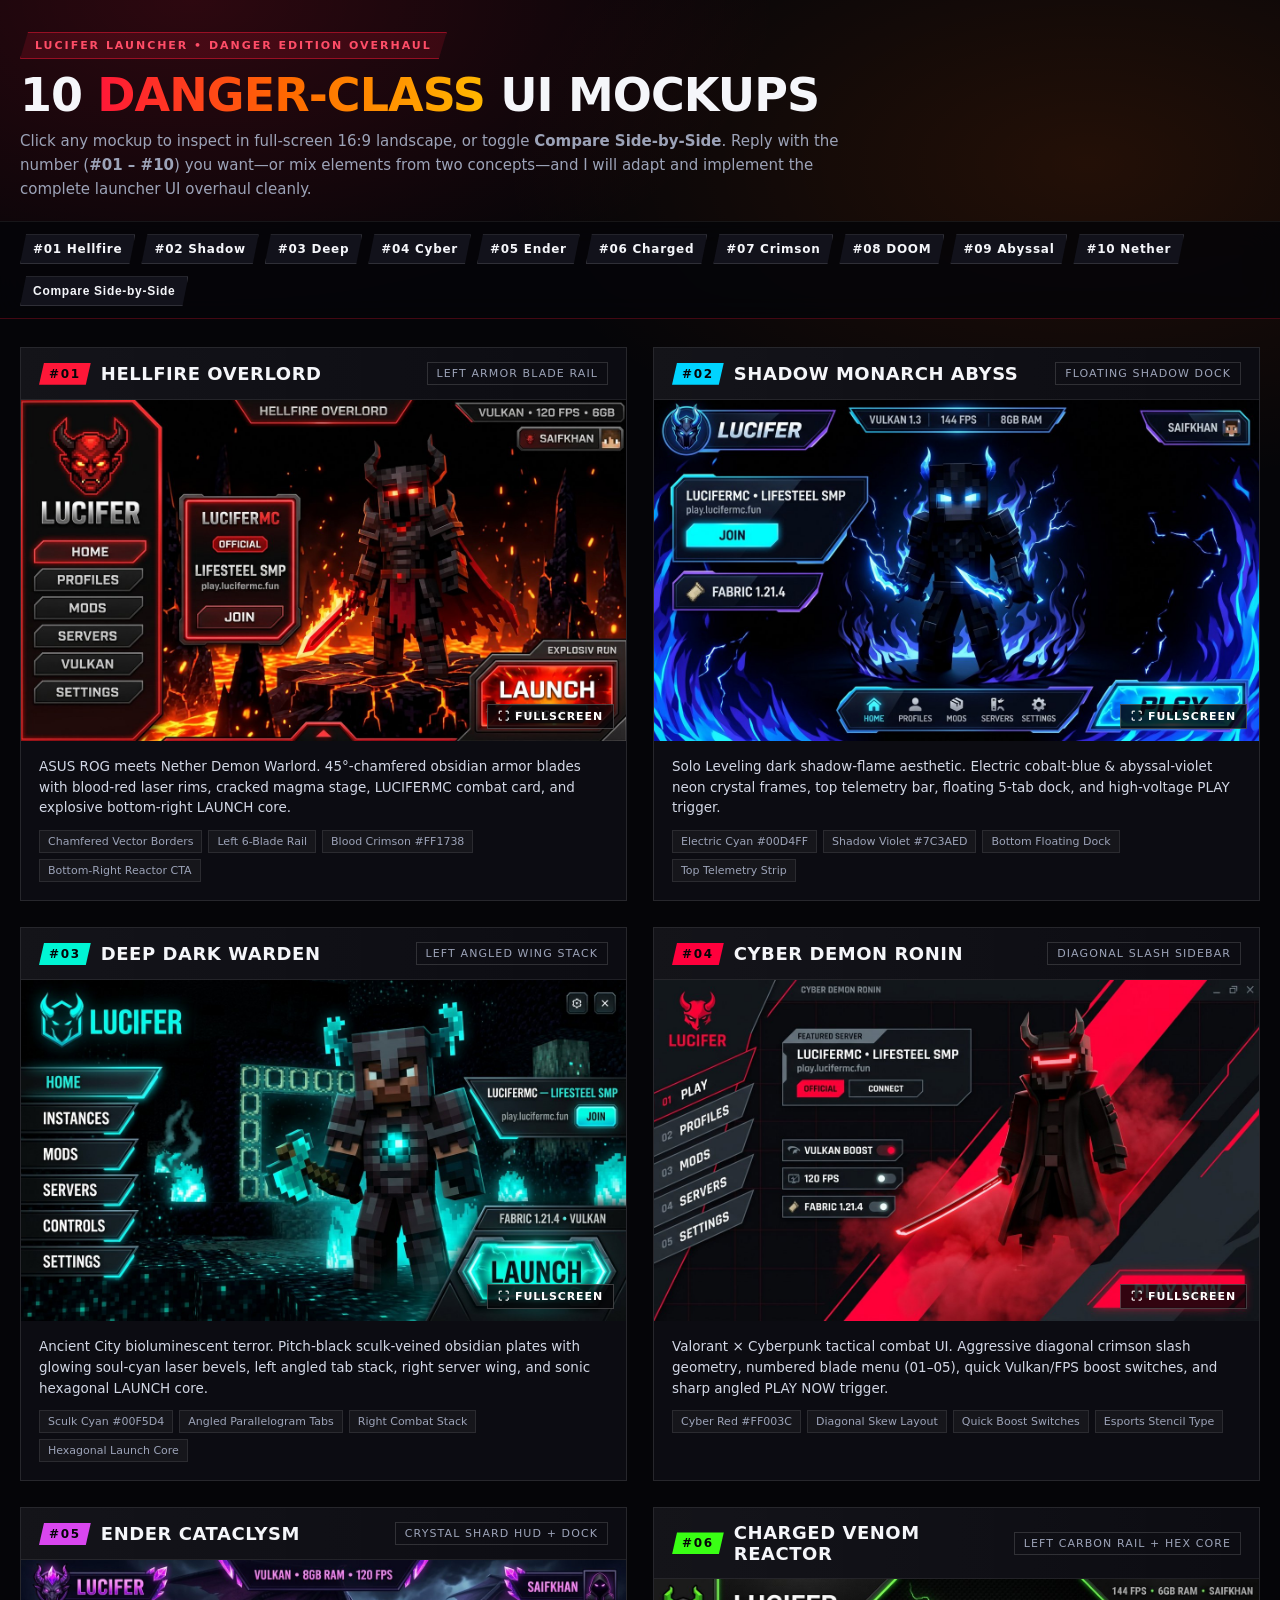
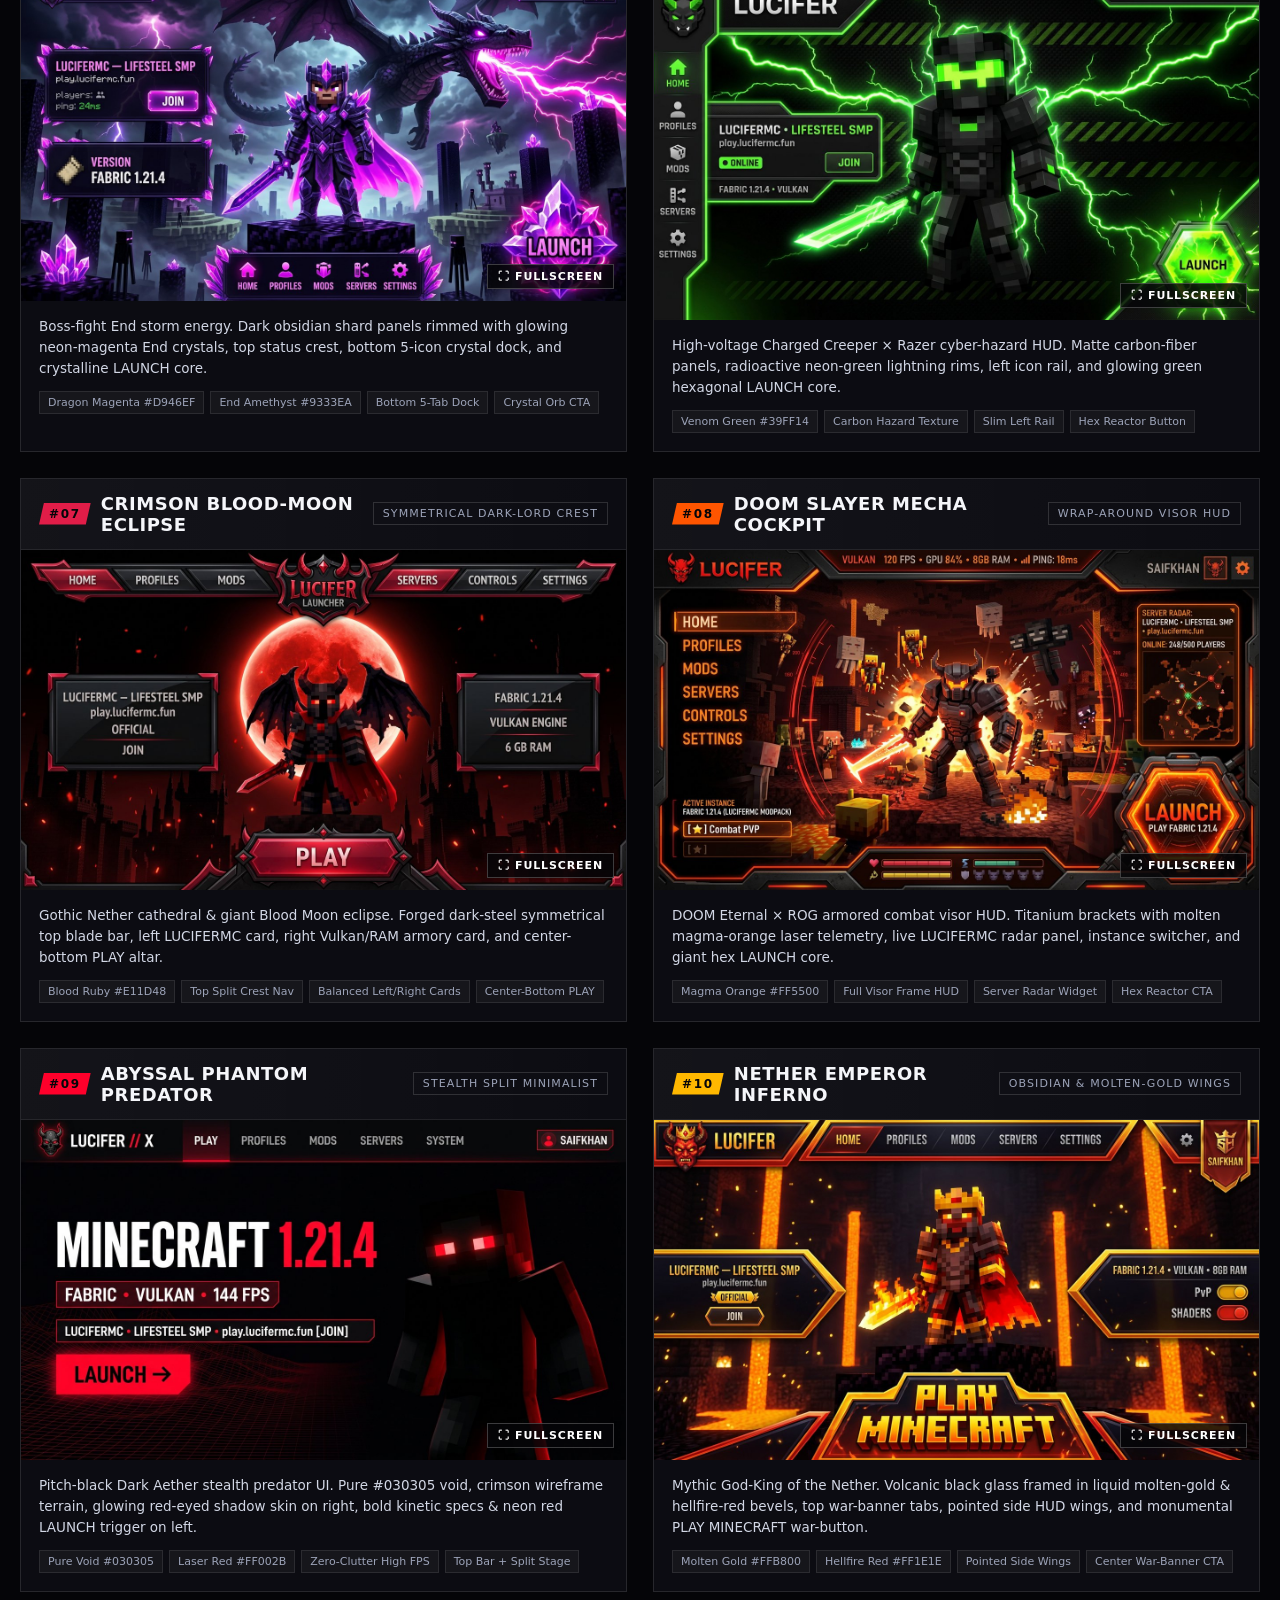
==== mockups/index.html @ fa1f23fe "Shadow Dragon Cataclysm UI overhaul (#02 + #05) + automated APK release build Co-authored-by: arena-" ====
<!DOCTYPE html>
<html lang="en">
<head>
  <meta charset="UTF-8" />
  <meta name="viewport" content="width=device-width, initial-scale=1.0" />
  <title>LUCIFER LAUNCHER — 10 Danger-Class UI Overhaul Mockups</title>
  <style>
    :root {
      --bg: #050508;
      --card: #0c0c12;
      --border: rgba(255, 30, 56, 0.28);
      --red: #ff1738;
      --orange: #ff5e00;
      --text: #f5f6fa;
      --muted: #9ca3b8;
    }
    * { box-sizing: border-box; margin: 0; padding: 0; }
    body {
      background:
        radial-gradient(900px 500px at 15% 0%, rgba(255, 23, 56, 0.16), transparent 65%),
        radial-gradient(900px 500px at 85% 5%, rgba(255, 94, 0, 0.12), transparent 65%),
        var(--bg);
      color: var(--text);
      font-family: "Inter", "Segoe UI", Roboto, system-ui, sans-serif;
      min-height: 100vh;
      padding-bottom: 80px;
    }
    header {
      max-width: 1400px;
      margin: 0 auto;
      padding: 32px 20px 20px;
    }
    .badge-top {
      display: inline-flex;
      align-items: center;
      gap: 8px;
      padding: 6px 14px;
      background: rgba(255, 23, 56, 0.14);
      border: 1px solid rgba(255, 23, 56, 0.45);
      color: #ff4d67;
      font-size: 11px;
      font-weight: 800;
      letter-spacing: 0.18em;
      text-transform: uppercase;
      clip-path: polygon(8px 0, 100% 0, calc(100% - 8px) 100%, 0 100%);
    }
    h1 {
      margin-top: 12px;
      font-size: clamp(28px, 4vw, 46px);
      font-weight: 900;
      letter-spacing: -0.02em;
      text-transform: uppercase;
      line-height: 1.05;
    }
    h1 span {
      background: linear-gradient(90deg, #ff1738, #ff6a00, #ffb800);
      -webkit-background-clip: text;
      background-clip: text;
      color: transparent;
    }
    .subtitle {
      margin-top: 10px;
      color: var(--muted);
      max-width: 840px;
      font-size: 15px;
      line-height: 1.6;
    }
    .toolbar {
      position: sticky;
      top: 0;
      z-index: 30;
      background: rgba(5, 5, 8, 0.88);
      backdrop-filter: blur(14px);
      border-top: 1px solid rgba(255, 255, 255, 0.07);
      border-bottom: 1px solid rgba(255, 23, 56, 0.25);
      padding: 12px 20px;
      margin-bottom: 28px;
    }
    .toolbar-inner {
      max-width: 1400px;
      margin: 0 auto;
      display: flex;
      flex-wrap: wrap;
      align-items: center;
      justify-content: space-between;
      gap: 12px;
    }
    .jump-links {
      display: flex;
      flex-wrap: wrap;
      gap: 6px;
    }
    .jump-links a, .btn-tool {
      text-decoration: none;
      color: var(--text);
      font-size: 12px;
      font-weight: 700;
      letter-spacing: 0.06em;
      padding: 7px 12px;
      background: #12121b;
      border: 1px solid rgba(255, 255, 255, 0.12);
      cursor: pointer;
      transition: all 0.18s ease;
      clip-path: polygon(6px 0, 100% 0, calc(100% - 6px) 100%, 0 100%);
    }
    .jump-links a:hover, .btn-tool:hover, .btn-tool.active {
      background: rgba(255, 23, 56, 0.22);
      border-color: var(--red);
      color: #fff;
    }
    .compare-drawer {
      display: none;
      max-width: 1400px;
      margin: 0 auto 28px;
      padding: 0 20px;
    }
    .compare-drawer.open { display: block; }
    .compare-box {
      background: #0d0d15;
      border: 1px solid var(--red);
      padding: 18px;
    }
    .compare-controls {
      display: flex;
      flex-wrap: wrap;
      gap: 12px;
      align-items: center;
      margin-bottom: 14px;
    }
    .compare-controls select {
      background: #161622;
      color: #fff;
      border: 1px solid rgba(255,255,255,0.2);
      padding: 8px 12px;
      font-size: 13px;
      font-weight: 600;
    }
    .compare-grid {
      display: grid;
      grid-template-columns: repeat(auto-fit, minmax(320px, 1fr));
      gap: 16px;
    }
    .compare-grid img {
      width: 100%;
      display: block;
      border: 1px solid rgba(255,255,255,0.16);
    }
    .compare-caption {
      margin-top: 6px;
      font-size: 13px;
      font-weight: 700;
      color: #ff6b81;
    }
    main {
      max-width: 1400px;
      margin: 0 auto;
      padding: 0 20px;
      display: grid;
      grid-template-columns: repeat(auto-fit, minmax(560px, 1fr));
      gap: 26px;
    }
    @media (max-width: 680px) {
      main { grid-template-columns: 1fr; }
    }
    .card {
      background: var(--card);
      border: 1px solid rgba(255, 255, 255, 0.11);
      position: relative;
      overflow: hidden;
      transition: transform 0.2s ease, border-color 0.2s ease, box-shadow 0.2s ease;
    }
    .card:hover {
      transform: translateY(-3px);
      border-color: var(--accent, var(--red));
      box-shadow: 0 18px 50px rgba(0, 0, 0, 0.7), 0 0 28px var(--glow, rgba(255, 23, 56, 0.22));
    }
    .card-top {
      display: flex;
      align-items: center;
      justify-content: space-between;
      gap: 10px;
      padding: 14px 18px;
      border-bottom: 1px solid rgba(255, 255, 255, 0.08);
      background: linear-gradient(90deg, rgba(255,255,255,0.03), transparent);
    }
    .num-pill {
      font-size: 12px;
      font-weight: 900;
      letter-spacing: 0.14em;
      padding: 4px 10px;
      background: var(--accent, var(--red));
      color: #050508;
      clip-path: polygon(5px 0, 100% 0, calc(100% - 5px) 100%, 0 100%);
    }
    .card-title {
      font-size: 18px;
      font-weight: 800;
      letter-spacing: 0.03em;
      text-transform: uppercase;
      flex: 1;
    }
    .arch-tag {
      font-size: 11px;
      text-transform: uppercase;
      letter-spacing: 0.1em;
      color: var(--muted);
      border: 1px solid rgba(255,255,255,0.14);
      padding: 4px 9px;
    }
    .shot-wrap {
      position: relative;
      cursor: zoom-in;
      background: #000;
    }
    .shot-wrap img {
      width: 100%;
      aspect-ratio: 16 / 9;
      object-fit: cover;
      display: block;
    }
    .zoom-hint {
      position: absolute;
      right: 12px;
      bottom: 12px;
      background: rgba(5, 5, 8, 0.82);
      border: 1px solid rgba(255, 255, 255, 0.22);
      color: #fff;
      font-size: 11px;
      font-weight: 700;
      padding: 5px 10px;
      letter-spacing: 0.08em;
      text-transform: uppercase;
      pointer-events: none;
    }
    .card-body {
      padding: 15px 18px 18px;
      display: grid;
      gap: 8px;
    }
    .card-desc {
      color: #d2d7e5;
      font-size: 13.5px;
      line-height: 1.55;
    }
    .spec-row {
      display: flex;
      flex-wrap: wrap;
      gap: 6px;
      margin-top: 4px;
    }
    .spec-chip {
      font-size: 11px;
      color: var(--muted);
      background: rgba(255,255,255,0.04);
      border: 1px solid rgba(255,255,255,0.09);
      padding: 4px 8px;
    }
    /* Fullscreen Lightbox */
    .lightbox {
      display: none;
      position: fixed;
      inset: 0;
      z-index: 100;
      background: rgba(3, 3, 6, 0.95);
      backdrop-filter: blur(12px);
      flex-direction: column;
      align-items: center;
      justify-content: center;
      padding: 20px;
    }
    .lightbox.open { display: flex; }
    .lb-bar {
      width: 100%;
      max-width: 1360px;
      display: flex;
      justify-content: space-between;
      align-items: center;
      margin-bottom: 12px;
    }
    .lb-title {
      font-size: 16px;
      font-weight: 800;
      letter-spacing: 0.08em;
      text-transform: uppercase;
    }
    .lb-btns { display: flex; gap: 8px; }
    .lb-img {
      max-width: min(96vw, 1360px);
      max-height: 80vh;
      border: 1px solid rgba(255, 255, 255, 0.2);
      box-shadow: 0 25px 80px rgba(0, 0, 0, 0.9);
    }
  </style>
</head>
<body>
  <header>
    <div class="badge-top">LUCIFER LAUNCHER • DANGER EDITION OVERHAUL</div>
    <h1>10 <span>DANGER-CLASS</span> UI MOCKUPS</h1>
    <p class="subtitle">
      Click any mockup to inspect in full-screen 16:9 landscape, or toggle <b>Compare Side-by-Side</b>.
      Reply with the number (<b>#01 – #10</b>) you want—or mix elements from two concepts—and I will adapt and implement the complete launcher UI overhaul cleanly.
    </p>
  </header>

  <div class="toolbar">
    <div class="toolbar-inner">
      <div class="jump-links" id="jumpLinks"></div>
      <button class="btn-tool" id="compareBtn" type="button">Compare Side-by-Side</button>
    </div>
  </div>

  <section class="compare-drawer" id="compareDrawer">
    <div class="compare-box">
      <div class="compare-controls">
        <strong>HEAD-TO-HEAD COMPARE:</strong>
        <select id="selA"></select>
        <span>VS</span>
        <select id="selB"></select>
      </div>
      <div class="compare-grid">
        <div>
          <img id="imgA" src="" alt="Option A" />
          <div class="compare-caption" id="capA"></div>
        </div>
        <div>
          <img id="imgB" src="" alt="Option B" />
          <div class="compare-caption" id="capB"></div>
        </div>
      </div>
    </div>
  </section>

  <main id="galleryGrid"></main>

  <div class="lightbox" id="lightbox">
    <div class="lb-bar">
      <div class="lb-title" id="lbTitle"></div>
      <div class="lb-btns">
        <button class="btn-tool" id="prevBtn" type="button">◀ Prev</button>
        <button class="btn-tool" id="nextBtn" type="button">Next ▶</button>
        <button class="btn-tool" id="closeBtn" type="button">✕ Close (ESC)</button>
      </div>
    </div>
    <img class="lb-img" id="lbImg" src="" alt="Fullscreen Mockup" />
  </div>

  <script>
    const MOCKUPS = [
      {
        id: "01",
        file: "01-hellfire-overlord-hud.jpg",
        name: "Hellfire Overlord",
        arch: "Left Armor Blade Rail",
        accent: "#ff1738",
        glow: "rgba(255,23,56,0.3)",
        desc: "ASUS ROG meets Nether Demon Warlord. 45°-chamfered obsidian armor blades with blood-red laser rims, cracked magma stage, LUCIFERMC combat card, and explosive bottom-right LAUNCH core.",
        specs: ["Chamfered Vector Borders", "Left 6-Blade Rail", "Blood Crimson #FF1738", "Bottom-Right Reactor CTA"]
      },
      {
        id: "02",
        file: "02-shadow-monarch-abyss.jpg",
        name: "Shadow Monarch Abyss",
        arch: "Floating Shadow Dock",
        accent: "#00d4ff",
        glow: "rgba(0,212,255,0.28)",
        desc: "Solo Leveling dark shadow-flame aesthetic. Electric cobalt-blue & abyssal-violet neon crystal frames, top telemetry bar, floating 5-tab dock, and high-voltage PLAY trigger.",
        specs: ["Electric Cyan #00D4FF", "Shadow Violet #7C3AED", "Bottom Floating Dock", "Top Telemetry Strip"]
      },
      {
        id: "03",
        file: "03-warden-sculk-sonic.jpg",
        name: "Deep Dark Warden",
        arch: "Left Angled Wing Stack",
        accent: "#00f5d4",
        glow: "rgba(0,245,212,0.28)",
        desc: "Ancient City bioluminescent terror. Pitch-black sculk-veined obsidian plates with glowing soul-cyan laser bevels, left angled tab stack, right server wing, and sonic hexagonal LAUNCH core.",
        specs: ["Sculk Cyan #00F5D4", "Angled Parallelogram Tabs", "Right Combat Stack", "Hexagonal Launch Core"]
      },
      {
        id: "04",
        file: "04-cyber-katana-ronin.jpg",
        name: "Cyber Demon Ronin",
        arch: "Diagonal Slash Sidebar",
        accent: "#ff003c",
        glow: "rgba(255,0,60,0.32)",
        desc: "Valorant × Cyberpunk tactical combat UI. Aggressive diagonal crimson slash geometry, numbered blade menu (01–05), quick Vulkan/FPS boost switches, and sharp angled PLAY NOW trigger.",
        specs: ["Cyber Red #FF003C", "Diagonal Skew Layout", "Quick Boost Switches", "Esports Stencil Type"]
      },
      {
        id: "05",
        file: "05-ender-dragon-cataclysm.jpg",
        name: "Ender Cataclysm",
        arch: "Crystal Shard HUD + Dock",
        accent: "#d946ef",
        glow: "rgba(217,70,239,0.3)",
        desc: "Boss-fight End storm energy. Dark obsidian shard panels rimmed with glowing neon-magenta End crystals, top status crest, bottom 5-icon crystal dock, and crystalline LAUNCH core.",
        specs: ["Dragon Magenta #D946EF", "End Amethyst #9333EA", "Bottom 5-Tab Dock", "Crystal Orb CTA"]
      },
      {
        id: "06",
        file: "06-venom-creeper-biohazard.jpg",
        name: "Charged Venom Reactor",
        arch: "Left Carbon Rail + Hex Core",
        accent: "#39ff14",
        glow: "rgba(57,255,20,0.28)",
        desc: "High-voltage Charged Creeper × Razer cyber-hazard HUD. Matte carbon-fiber panels, radioactive neon-green lightning rims, left icon rail, and glowing green hexagonal LAUNCH core.",
        specs: ["Venom Green #39FF14", "Carbon Hazard Texture", "Slim Left Rail", "Hex Reactor Button"]
      },
      {
        id: "07",
        file: "07-blood-moon-eclipse.jpg",
        name: "Crimson Blood-Moon Eclipse",
        arch: "Symmetrical Dark-Lord Crest",
        accent: "#e11d48",
        glow: "rgba(225,29,72,0.3)",
        desc: "Gothic Nether cathedral & giant Blood Moon eclipse. Forged dark-steel symmetrical top blade bar, left LUCIFERMC card, right Vulkan/RAM armory card, and center-bottom PLAY altar.",
        specs: ["Blood Ruby #E11D48", "Top Split Crest Nav", "Balanced Left/Right Cards", "Center-Bottom PLAY"]
      },
      {
        id: "08",
        file: "08-mecha-slayer-cockpit.jpg",
        name: "DOOM Slayer Mecha Cockpit",
        arch: "Wrap-Around Visor HUD",
        accent: "#ff5500",
        glow: "rgba(255,85,0,0.3)",
        desc: "DOOM Eternal × ROG armored combat visor HUD. Titanium brackets with molten magma-orange laser telemetry, live LUCIFERMC radar panel, instance switcher, and giant hex LAUNCH core.",
        specs: ["Magma Orange #FF5500", "Full Visor Frame HUD", "Server Radar Widget", "Hex Reactor CTA"]
      },
      {
        id: "09",
        file: "09-abyssal-phantom-stealth.jpg",
        name: "Abyssal Phantom Predator",
        arch: "Stealth Split Minimalist",
        accent: "#ff002b",
        glow: "rgba(255,0,43,0.3)",
        desc: "Pitch-black Dark Aether stealth predator UI. Pure #030305 void, crimson wireframe terrain, glowing red-eyed shadow skin on right, bold kinetic specs & neon red LAUNCH trigger on left.",
        specs: ["Pure Void #030305", "Laser Red #FF002B", "Zero-Clutter High FPS", "Top Bar + Split Stage"]
      },
      {
        id: "10",
        file: "10-nether-emperor-inferno.jpg",
        name: "Nether Emperor Inferno",
        arch: "Obsidian & Molten-Gold Wings",
        accent: "#ffb800",
        glow: "rgba(255,184,0,0.28)",
        desc: "Mythic God-King of the Nether. Volcanic black glass framed in liquid molten-gold & hellfire-red bevels, top war-banner tabs, pointed side HUD wings, and monumental PLAY MINECRAFT war-button.",
        specs: ["Molten Gold #FFB800", "Hellfire Red #FF1E1E", "Pointed Side Wings", "Center War-Banner CTA"]
      }
    ];

    const grid = document.getElementById("galleryGrid");
    const jumpLinks = document.getElementById("jumpLinks");
    const selA = document.getElementById("selA");
    const selB = document.getElementById("selB");

    MOCKUPS.forEach((m, idx) => {
      const a = document.createElement("a");
      a.href = `#mockup-${m.id}`;
      a.textContent = `#${m.id} ${m.name.split(" ")[0]}`;
      jumpLinks.appendChild(a);

      [selA, selB].forEach((sel) => {
        const opt = document.createElement("option");
        opt.value = idx;
        opt.textContent = `#${m.id} — ${m.name}`;
        sel.appendChild(opt);
      });

      const card = document.createElement("article");
      card.className = "card";
      card.id = `mockup-${m.id}`;
      card.style.setProperty("--accent", m.accent);
      card.style.setProperty("--glow", m.glow);
      card.innerHTML = `
        <div class="card-top">
          <span class="num-pill">#${m.id}</span>
          <h2 class="card-title">${m.name}</h2>
          <span class="arch-tag">${m.arch}</span>
        </div>
        <div class="shot-wrap" data-idx="${idx}">
          <img src="${m.file}" alt="Mockup ${m.id} — ${m.name}" loading="lazy" />
          <span class="zoom-hint">⛶ Fullscreen</span>
        </div>
        <div class="card-body">
          <p class="card-desc">${m.desc}</p>
          <div class="spec-row">
            ${m.specs.map((s) => `<span class="spec-chip">${s}</span>`).join("")}
          </div>
        </div>
      `;
      grid.appendChild(card);
    });

    selA.value = "0";
    selB.value = "1";
    function syncCompare() {
      const a = MOCKUPS[Number(selA.value)];
      const b = MOCKUPS[Number(selB.value)];
      document.getElementById("imgA").src = a.file;
      document.getElementById("capA").textContent = `#${a.id} — ${a.name} (${a.arch})`;
      document.getElementById("imgB").src = b.file;
      document.getElementById("capB").textContent = `#${b.id} — ${b.name} (${b.arch})`;
    }
    selA.addEventListener("change", syncCompare);
    selB.addEventListener("change", syncCompare);
    syncCompare();

    const compareBtn = document.getElementById("compareBtn");
    const compareDrawer = document.getElementById("compareDrawer");
    compareBtn.addEventListener("click", () => {
      compareDrawer.classList.toggle("open");
      compareBtn.classList.toggle("active");
    });

    // Lightbox
    let currentIdx = 0;
    const lb = document.getElementById("lightbox");
    const lbImg = document.getElementById("lbImg");
    const lbTitle = document.getElementById("lbTitle");

    function openLb(idx) {
      currentIdx = (idx + MOCKUPS.length) % MOCKUPS.length;
      const m = MOCKUPS[currentIdx];
      lbImg.src = m.file;
      lbTitle.textContent = `#${m.id} — ${m.name} · ${m.arch}`;
      lb.classList.add("open");
    }
    grid.addEventListener("click", (e) => {
      const wrap = e.target.closest(".shot-wrap");
      if (wrap) openLb(Number(wrap.dataset.idx));
    });
    document.getElementById("prevBtn").addEventListener("click", () => openLb(currentIdx - 1));
    document.getElementById("nextBtn").addEventListener("click", () => openLb(currentIdx + 1));
    document.getElementById("closeBtn").addEventListener("click", () => lb.classList.remove("open"));
    lb.addEventListener("click", (e) => { if (e.target === lb) lb.classList.remove("open"); });
    document.addEventListener("keydown", (e) => {
      if (!lb.classList.contains("open")) return;
      if (e.key === "Escape") lb.classList.remove("open");
      if (e.key === "ArrowLeft") openLb(currentIdx - 1);
      if (e.key === "ArrowRight") openLb(currentIdx + 1);
    });
  </script>
</body>
</html>
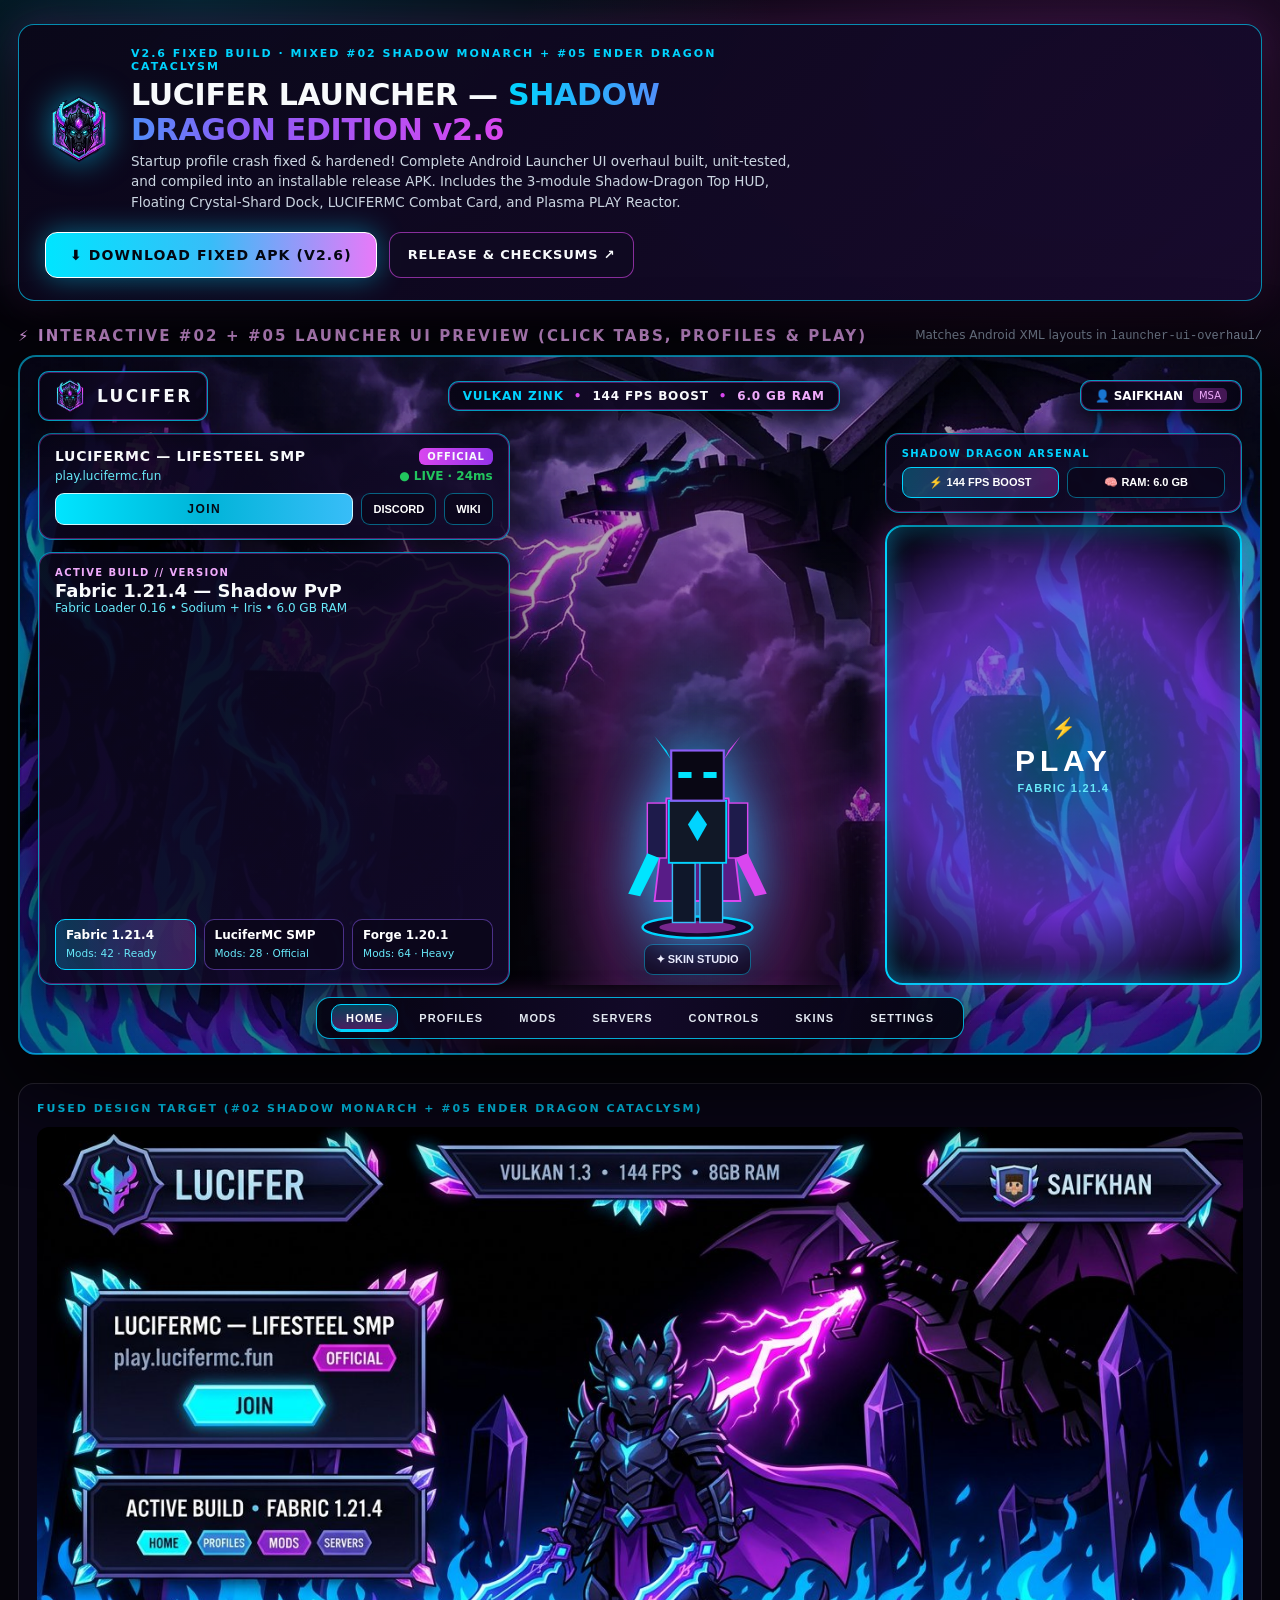
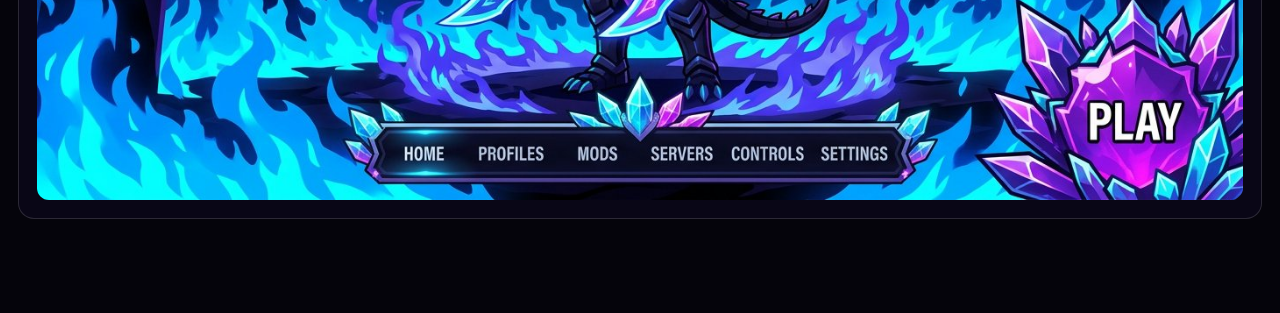
==== commit 9ee69dfa: "fix(launcher): eliminate fresh-install profile crash that closed the app at startup Root cause: - as" ====
--- a/mockups/index.html
+++ b/mockups/index.html
@@ -3,542 +3,637 @@
 <head>
   <meta charset="UTF-8" />
   <meta name="viewport" content="width=device-width, initial-scale=1.0" />
-  <title>LUCIFER LAUNCHER — 10 Danger-Class UI Overhaul Mockups</title>
+  <title>LUCIFER LAUNCHER — Shadow Dragon Cataclysm (#02 + #05) · Live UI &amp; APK Download</title>
   <style>
     :root {
-      --bg: #050508;
-      --card: #0c0c12;
-      --border: rgba(255, 30, 56, 0.28);
-      --red: #ff1738;
-      --orange: #ff5e00;
-      --text: #f5f6fa;
-      --muted: #9ca3b8;
+      --void: #05040b;
+      --obsidian: rgba(9, 6, 22, 0.88);
+      --cyan: #00d4ff;
+      --cyan-bright: #67e8f9;
+      --violet: #8b5cf6;
+      --magenta: #d946ef;
+      --magenta-bright: #f0abfc;
+      --emerald: #22c55e;
+      --text: #f8fafc;
+      --muted: #94a3b8;
     }
     * { box-sizing: border-box; margin: 0; padding: 0; }
     body {
       background:
-        radial-gradient(900px 500px at 15% 0%, rgba(255, 23, 56, 0.16), transparent 65%),
-        radial-gradient(900px 500px at 85% 5%, rgba(255, 94, 0, 0.12), transparent 65%),
-        var(--bg);
+        radial-gradient(900px 520px at 15% 0%, rgba(0, 212, 255, 0.16), transparent 65%),
+        radial-gradient(900px 520px at 85% 5%, rgba(217, 70, 239, 0.18), transparent 65%),
+        var(--void);
       color: var(--text);
       font-family: "Inter", "Segoe UI", Roboto, system-ui, sans-serif;
       min-height: 100vh;
-      padding-bottom: 80px;
-    }
-    header {
-      max-width: 1400px;
+      padding-bottom: 70px;
+    }
+    .wrap {
+      max-width: 1320px;
       margin: 0 auto;
-      padding: 32px 20px 20px;
-    }
-    .badge-top {
-      display: inline-flex;
-      align-items: center;
-      gap: 8px;
-      padding: 6px 14px;
-      background: rgba(255, 23, 56, 0.14);
-      border: 1px solid rgba(255, 23, 56, 0.45);
-      color: #ff4d67;
+      padding: 24px 18px;
+    }
+    /* Download Hero Card */
+    .dl-banner {
+      background: linear-gradient(135deg, rgba(10, 7, 25, 0.96), rgba(24, 11, 46, 0.94));
+      border: 1.5px solid rgba(0, 212, 255, 0.65);
+      box-shadow: 0 20px 60px rgba(0, 0, 0, 0.8), 0 0 36px rgba(217, 70, 239, 0.22);
+      border-radius: 16px;
+      padding: 22px 26px;
+      display: flex;
+      flex-wrap: wrap;
+      align-items: center;
+      justify-content: space-between;
+      gap: 20px;
+      margin-bottom: 26px;
+      position: relative;
+      overflow: hidden;
+    }
+    .dl-left {
+      display: flex;
+      align-items: center;
+      gap: 18px;
+      max-width: 760px;
+    }
+    .dl-left img {
+      width: 68px;
+      height: 68px;
+      flex-shrink: 0;
+      filter: drop-shadow(0 0 16px rgba(0, 212, 255, 0.6));
+    }
+    .kicker {
       font-size: 11px;
       font-weight: 800;
       letter-spacing: 0.18em;
       text-transform: uppercase;
-      clip-path: polygon(8px 0, 100% 0, calc(100% - 8px) 100%, 0 100%);
-    }
-    h1 {
-      margin-top: 12px;
-      font-size: clamp(28px, 4vw, 46px);
+      color: var(--cyan);
+    }
+    .dl-title {
+      font-size: clamp(20px, 2.8vw, 30px);
       font-weight: 900;
-      letter-spacing: -0.02em;
-      text-transform: uppercase;
-      line-height: 1.05;
-    }
-    h1 span {
-      background: linear-gradient(90deg, #ff1738, #ff6a00, #ffb800);
+      letter-spacing: -0.01em;
+      margin: 4px 0;
+    }
+    .dl-title span {
+      background: linear-gradient(90deg, var(--cyan), var(--violet), var(--magenta));
       -webkit-background-clip: text;
       background-clip: text;
       color: transparent;
     }
-    .subtitle {
-      margin-top: 10px;
-      color: var(--muted);
-      max-width: 840px;
+    .dl-sub {
+      color: #cbd5e1;
+      font-size: 13.5px;
+      line-height: 1.5;
+    }
+    .dl-actions {
+      display: flex;
+      flex-wrap: wrap;
+      gap: 12px;
+    }
+    .btn-apk {
+      display: inline-flex;
+      align-items: center;
+      gap: 10px;
+      text-decoration: none;
+      padding: 14px 24px;
+      font-size: 14px;
+      font-weight: 900;
+      letter-spacing: 0.08em;
+      text-transform: uppercase;
+      color: #040711;
+      background: linear-gradient(90deg, #00e5ff, #38bdf8, #e879f9);
+      border: 1.5px solid #fff;
+      border-radius: 12px;
+      box-shadow: 0 0 28px rgba(0, 212, 255, 0.45);
+      transition: transform 0.16s ease, box-shadow 0.16s ease;
+    }
+    .btn-apk:hover {
+      transform: translateY(-2px) scale(1.02);
+      box-shadow: 0 0 38px rgba(217, 70, 239, 0.65);
+    }
+    .btn-secondary {
+      display: inline-flex;
+      align-items: center;
+      text-decoration: none;
+      padding: 14px 18px;
+      font-size: 13px;
+      font-weight: 800;
+      letter-spacing: 0.06em;
+      text-transform: uppercase;
+      color: var(--text);
+      background: rgba(16, 10, 34, 0.9);
+      border: 1px solid rgba(217, 70, 239, 0.6);
+      border-radius: 12px;
+    }
+
+    /* Interactive 16:9 Android Launcher Simulator */
+    .sim-title-row {
+      display: flex;
+      justify-content: space-between;
+      align-items: center;
+      margin-bottom: 10px;
+      flex-wrap: wrap;
+      gap: 8px;
+    }
+    .sim-title-row h2 {
       font-size: 15px;
-      line-height: 1.6;
-    }
-    .toolbar {
-      position: sticky;
-      top: 0;
-      z-index: 30;
-      background: rgba(5, 5, 8, 0.88);
-      backdrop-filter: blur(14px);
-      border-top: 1px solid rgba(255, 255, 255, 0.07);
-      border-bottom: 1px solid rgba(255, 23, 56, 0.25);
-      padding: 12px 20px;
-      margin-bottom: 28px;
-    }
-    .toolbar-inner {
-      max-width: 1400px;
-      margin: 0 auto;
-      display: flex;
-      flex-wrap: wrap;
+      letter-spacing: 0.14em;
+      text-transform: uppercase;
+      color: var(--magenta-bright);
+    }
+    .launcher-screen {
+      width: 100%;
+      aspect-ratio: 16 / 9;
+      min-height: 500px;
+      background:
+        linear-gradient(180deg, rgba(4, 3, 10, 0.28), rgba(4, 3, 10, 0.48)),
+        url("shadow-dragon-bg.webp") center / cover no-repeat;
+      border: 2px solid rgba(0, 212, 255, 0.55);
+      border-radius: 18px;
+      box-shadow: 0 30px 90px rgba(0, 0, 0, 0.9);
+      display: flex;
+      flex-direction: column;
+      justify-content: space-between;
+      padding: 14px 18px;
+      position: relative;
+      overflow: hidden;
+      user-select: none;
+    }
+    .hud-top {
+      display: flex;
       align-items: center;
       justify-content: space-between;
       gap: 12px;
-    }
-    .jump-links {
-      display: flex;
-      flex-wrap: wrap;
-      gap: 6px;
-    }
-    .jump-links a, .btn-tool {
-      text-decoration: none;
-      color: var(--text);
+      z-index: 4;
+    }
+    .hud-plate {
+      background: linear-gradient(90deg, rgba(7, 5, 20, 0.92), rgba(18, 9, 38, 0.92), rgba(7, 5, 20, 0.92));
+      border: 1.5px solid rgba(0, 212, 255, 0.72);
+      box-shadow: inset 0 0 0 1px rgba(217, 70, 239, 0.35), 0 8px 24px rgba(0,0,0,0.6);
+      border-radius: 11px;
+      padding: 7px 14px;
+      display: flex;
+      align-items: center;
+      gap: 10px;
+    }
+    .brand-logo {
+      width: 34px;
+      height: 34px;
+    }
+    .brand-name {
+      font-weight: 900;
+      font-size: 17px;
+      letter-spacing: 0.14em;
+    }
+    .telemetry {
       font-size: 12px;
-      font-weight: 700;
-      letter-spacing: 0.06em;
-      padding: 7px 12px;
-      background: #12121b;
-      border: 1px solid rgba(255, 255, 255, 0.12);
+      font-weight: 800;
+      letter-spacing: 0.07em;
+      display: flex;
+      align-items: center;
+      gap: 10px;
+    }
+    .telemetry .c { color: var(--cyan); }
+    .telemetry .m { color: var(--magenta-bright); }
+    .dot-sep { color: var(--magenta); }
+
+    /* Center 3-column stage */
+    .stage-body {
+      flex: 1;
+      display: grid;
+      grid-template-columns: 1.32fr 0.96fr 1fr;
+      gap: 16px;
+      padding: 12px 0;
+      z-index: 3;
+      min-height: 0;
+    }
+    @media (max-width: 900px) {
+      .launcher-screen { aspect-ratio: auto; min-height: auto; }
+      .stage-body { grid-template-columns: 1fr; }
+    }
+    .crystal-card {
+      background: linear-gradient(145deg, rgba(9, 6, 24, 0.91), rgba(19, 10, 42, 0.89));
+      border: 1.5px solid rgba(0, 212, 255, 0.65);
+      box-shadow: inset 0 0 0 1px rgba(217, 70, 239, 0.35), 0 14px 34px rgba(0, 0, 0, 0.65);
+      border-radius: 14px;
+      padding: 14px 16px;
+      position: relative;
+    }
+    .left-stack {
+      display: flex;
+      flex-direction: column;
+      gap: 12px;
+      min-height: 0;
+    }
+    .srv-head {
+      display: flex;
+      justify-content: space-between;
+      align-items: center;
+      gap: 8px;
+    }
+    .srv-title {
+      font-size: 14px;
+      font-weight: 900;
+      letter-spacing: 0.05em;
+    }
+    .badge-official {
+      background: linear-gradient(90deg, #d946ef, #9333ea);
+      padding: 3px 8px;
+      border-radius: 6px;
+      font-size: 10px;
+      font-weight: 800;
+      letter-spacing: 0.08em;
+    }
+    .srv-ip {
+      margin-top: 4px;
+      display: flex;
+      justify-content: space-between;
+      font-size: 12px;
+      color: var(--cyan-bright);
+    }
+    .srv-live { color: var(--emerald); font-weight: 800; }
+    .srv-btns {
+      margin-top: 10px;
+      display: flex;
+      gap: 8px;
+    }
+    .btn-cyan {
+      flex: 1;
+      padding: 8px 12px;
+      border: 1px solid rgba(255,255,255,0.8);
+      border-radius: 9px;
+      background: linear-gradient(90deg, #00e5ff, #00b4d8, #38bdf8);
+      color: #040812;
+      font-weight: 900;
+      font-size: 12px;
+      letter-spacing: 0.12em;
       cursor: pointer;
-      transition: all 0.18s ease;
-      clip-path: polygon(6px 0, 100% 0, calc(100% - 6px) 100%, 0 100%);
-    }
-    .jump-links a:hover, .btn-tool:hover, .btn-tool.active {
-      background: rgba(255, 23, 56, 0.22);
-      border-color: var(--red);
-      color: #fff;
-    }
-    .compare-drawer {
-      display: none;
-      max-width: 1400px;
-      margin: 0 auto 28px;
-      padding: 0 20px;
-    }
-    .compare-drawer.open { display: block; }
-    .compare-box {
-      background: #0d0d15;
-      border: 1px solid var(--red);
-      padding: 18px;
-    }
-    .compare-controls {
-      display: flex;
-      flex-wrap: wrap;
-      gap: 12px;
-      align-items: center;
-      margin-bottom: 14px;
-    }
-    .compare-controls select {
-      background: #161622;
-      color: #fff;
-      border: 1px solid rgba(255,255,255,0.2);
-      padding: 8px 12px;
-      font-size: 13px;
-      font-weight: 600;
-    }
-    .compare-grid {
-      display: grid;
-      grid-template-columns: repeat(auto-fit, minmax(320px, 1fr));
-      gap: 16px;
-    }
-    .compare-grid img {
-      width: 100%;
-      display: block;
-      border: 1px solid rgba(255,255,255,0.16);
-    }
-    .compare-caption {
-      margin-top: 6px;
-      font-size: 13px;
-      font-weight: 700;
-      color: #ff6b81;
-    }
-    main {
-      max-width: 1400px;
-      margin: 0 auto;
-      padding: 0 20px;
-      display: grid;
-      grid-template-columns: repeat(auto-fit, minmax(560px, 1fr));
-      gap: 26px;
-    }
-    @media (max-width: 680px) {
-      main { grid-template-columns: 1fr; }
-    }
-    .card {
-      background: var(--card);
-      border: 1px solid rgba(255, 255, 255, 0.11);
-      position: relative;
-      overflow: hidden;
-      transition: transform 0.2s ease, border-color 0.2s ease, box-shadow 0.2s ease;
-    }
-    .card:hover {
-      transform: translateY(-3px);
-      border-color: var(--accent, var(--red));
-      box-shadow: 0 18px 50px rgba(0, 0, 0, 0.7), 0 0 28px var(--glow, rgba(255, 23, 56, 0.22));
-    }
-    .card-top {
-      display: flex;
-      align-items: center;
-      justify-content: space-between;
-      gap: 10px;
-      padding: 14px 18px;
-      border-bottom: 1px solid rgba(255, 255, 255, 0.08);
-      background: linear-gradient(90deg, rgba(255,255,255,0.03), transparent);
-    }
-    .num-pill {
-      font-size: 12px;
-      font-weight: 900;
-      letter-spacing: 0.14em;
-      padding: 4px 10px;
-      background: var(--accent, var(--red));
-      color: #050508;
-      clip-path: polygon(5px 0, 100% 0, calc(100% - 5px) 100%, 0 100%);
-    }
-    .card-title {
-      font-size: 18px;
-      font-weight: 800;
-      letter-spacing: 0.03em;
-      text-transform: uppercase;
-      flex: 1;
-    }
-    .arch-tag {
-      font-size: 11px;
-      text-transform: uppercase;
-      letter-spacing: 0.1em;
-      color: var(--muted);
-      border: 1px solid rgba(255,255,255,0.14);
-      padding: 4px 9px;
-    }
-    .shot-wrap {
-      position: relative;
-      cursor: zoom-in;
-      background: #000;
-    }
-    .shot-wrap img {
-      width: 100%;
-      aspect-ratio: 16 / 9;
-      object-fit: cover;
-      display: block;
-    }
-    .zoom-hint {
-      position: absolute;
-      right: 12px;
-      bottom: 12px;
-      background: rgba(5, 5, 8, 0.82);
-      border: 1px solid rgba(255, 255, 255, 0.22);
+    }
+    .btn-pill {
+      padding: 8px 11px;
+      border-radius: 9px;
+      border: 1px solid rgba(0, 212, 255, 0.45);
+      background: rgba(11, 7, 27, 0.85);
       color: #fff;
       font-size: 11px;
-      font-weight: 700;
-      padding: 5px 10px;
-      letter-spacing: 0.08em;
-      text-transform: uppercase;
+      font-weight: 800;
+      cursor: pointer;
+    }
+    .btn-pill.active, .btn-pill:hover {
+      border-color: var(--cyan);
+      background: linear-gradient(90deg, rgba(0,212,255,0.28), rgba(217,70,239,0.28));
+    }
+    .prof-strip {
+      display: flex;
+      gap: 8px;
+      margin-top: 10px;
+      overflow-x: auto;
+    }
+    .prof-chip {
+      flex: 1;
+      min-width: 115px;
+      padding: 8px 10px;
+      border-radius: 10px;
+      border: 1px solid rgba(139, 92, 246, 0.5);
+      background: rgba(11, 7, 27, 0.85);
+      cursor: pointer;
+      text-align: left;
+    }
+    .prof-chip.sel {
+      border: 1.5px solid var(--cyan);
+      background: linear-gradient(90deg, rgba(0,212,255,0.24), rgba(217,70,239,0.24));
+    }
+    .prof-chip b { display: block; font-size: 12px; color: #fff; }
+    .prof-chip span { font-size: 10.5px; color: var(--cyan-bright); }
+
+    /* Center Avatar Pedestal */
+    .avatar-stage {
+      display: flex;
+      flex-direction: column;
+      align-items: center;
+      justify-content: flex-end;
+      position: relative;
+      background: radial-gradient(ellipse at 50% 72%, rgba(0, 212, 255, 0.26), rgba(217, 70, 239, 0.22) 42%, transparent 70%);
+      border-radius: 16px;
+      padding-bottom: 10px;
+    }
+    .mc-hero-svg {
+      width: 155px;
+      height: 215px;
+      filter: drop-shadow(0 0 22px rgba(0, 212, 255, 0.55)) drop-shadow(0 0 32px rgba(217, 70, 239, 0.45));
+    }
+
+    /* Right Reactor Column */
+    .right-col {
+      display: flex;
+      flex-direction: column;
+      gap: 12px;
+    }
+    .reactor-btn {
+      flex: 1;
+      border: 2px solid var(--cyan);
+      border-radius: 18px;
+      background:
+        radial-gradient(circle at 50% 50%, rgba(0, 212, 255, 0.35), rgba(124, 58, 237, 0.65) 55%, rgba(12, 7, 28, 0.95) 90%);
+      box-shadow: 0 0 32px rgba(217, 70, 239, 0.45), inset 0 0 24px rgba(0, 212, 255, 0.45);
+      color: #fff;
+      cursor: pointer;
+      display: flex;
+      flex-direction: column;
+      align-items: center;
+      justify-content: center;
+      gap: 4px;
+      transition: transform 0.14s ease, box-shadow 0.14s ease;
+    }
+    .reactor-btn:hover {
+      transform: scale(1.02);
+      box-shadow: 0 0 46px rgba(0, 212, 255, 0.7), inset 0 0 30px rgba(217, 70, 239, 0.6);
+    }
+    .reactor-btn:active { transform: scale(0.97); }
+    .reactor-play {
+      font-size: 30px;
+      font-weight: 900;
+      letter-spacing: 0.16em;
+    }
+    .reactor-sub {
+      font-size: 11px;
+      font-weight: 800;
+      letter-spacing: 0.12em;
+      color: var(--cyan-bright);
+    }
+
+    /* Bottom Crystal Dock */
+    .dock-wrap {
+      display: flex;
+      justify-content: center;
+      z-index: 4;
+    }
+    .crystal-dock {
+      display: flex;
+      gap: 6px;
+      padding: 6px 14px;
+      background: linear-gradient(90deg, rgba(6, 4, 17, 0.95), rgba(19, 10, 42, 0.95), rgba(6, 4, 17, 0.95));
+      border: 1.5px solid rgba(0, 212, 255, 0.8);
+      box-shadow: 0 12px 32px rgba(0,0,0,0.8), 0 0 24px rgba(217, 70, 239, 0.3);
+      border-radius: 14px;
+      flex-wrap: wrap;
+    }
+    .dock-tab {
+      padding: 7px 14px;
+      border-radius: 10px;
+      border: 1px solid transparent;
+      background: transparent;
+      color: #e2e8f0;
+      font-size: 11px;
+      font-weight: 800;
+      letter-spacing: 0.1em;
+      cursor: pointer;
+    }
+    .dock-tab.active {
+      border-color: var(--cyan);
+      background: linear-gradient(180deg, rgba(0,212,255,0.28), rgba(217,70,239,0.34));
+      color: #fff;
+      box-shadow: inset 0 -2px 0 var(--cyan);
+    }
+
+    .toast {
+      position: absolute;
+      top: 66px;
+      left: 50%;
+      transform: translateX(-50%);
+      background: rgba(8, 6, 22, 0.96);
+      border: 1.5px solid var(--cyan);
+      padding: 8px 18px;
+      border-radius: 999px;
+      font-size: 12px;
+      font-weight: 800;
+      color: var(--cyan-bright);
+      opacity: 0;
       pointer-events: none;
-    }
-    .card-body {
-      padding: 15px 18px 18px;
-      display: grid;
-      gap: 8px;
-    }
-    .card-desc {
-      color: #d2d7e5;
-      font-size: 13.5px;
-      line-height: 1.55;
-    }
-    .spec-row {
-      display: flex;
-      flex-wrap: wrap;
-      gap: 6px;
-      margin-top: 4px;
-    }
-    .spec-chip {
-      font-size: 11px;
-      color: var(--muted);
-      background: rgba(255,255,255,0.04);
-      border: 1px solid rgba(255,255,255,0.09);
-      padding: 4px 8px;
-    }
-    /* Fullscreen Lightbox */
-    .lightbox {
-      display: none;
-      position: fixed;
-      inset: 0;
-      z-index: 100;
-      background: rgba(3, 3, 6, 0.95);
-      backdrop-filter: blur(12px);
-      flex-direction: column;
-      align-items: center;
-      justify-content: center;
-      padding: 20px;
-    }
-    .lightbox.open { display: flex; }
-    .lb-bar {
+      transition: opacity 0.22s ease;
+      z-index: 10;
+    }
+    .toast.show { opacity: 1; }
+
+    .ref-card {
+      margin-top: 28px;
+      background: rgba(10, 7, 24, 0.9);
+      border: 1px solid rgba(255,255,255,0.14);
+      border-radius: 16px;
+      padding: 18px;
+    }
+    .ref-card img {
       width: 100%;
-      max-width: 1360px;
-      display: flex;
-      justify-content: space-between;
-      align-items: center;
-      margin-bottom: 12px;
-    }
-    .lb-title {
-      font-size: 16px;
-      font-weight: 800;
-      letter-spacing: 0.08em;
-      text-transform: uppercase;
-    }
-    .lb-btns { display: flex; gap: 8px; }
-    .lb-img {
-      max-width: min(96vw, 1360px);
-      max-height: 80vh;
-      border: 1px solid rgba(255, 255, 255, 0.2);
-      box-shadow: 0 25px 80px rgba(0, 0, 0, 0.9);
+      border-radius: 12px;
+      margin-top: 12px;
+      display: block;
     }
   </style>
 </head>
 <body>
-  <header>
-    <div class="badge-top">LUCIFER LAUNCHER • DANGER EDITION OVERHAUL</div>
-    <h1>10 <span>DANGER-CLASS</span> UI MOCKUPS</h1>
-    <p class="subtitle">
-      Click any mockup to inspect in full-screen 16:9 landscape, or toggle <b>Compare Side-by-Side</b>.
-      Reply with the number (<b>#01 – #10</b>) you want—or mix elements from two concepts—and I will adapt and implement the complete launcher UI overhaul cleanly.
-    </p>
-  </header>
-
-  <div class="toolbar">
-    <div class="toolbar-inner">
-      <div class="jump-links" id="jumpLinks"></div>
-      <button class="btn-tool" id="compareBtn" type="button">Compare Side-by-Side</button>
+  <div class="wrap">
+    <!-- DIRECT APK DOWNLOAD HERO -->
+    <section class="dl-banner">
+      <div class="dl-left">
+        <img src="shadow-dragon-emblem.png" alt="Lucifer Shadow Dragon Emblem" />
+        <div>
+          <div class="kicker">v2.6 FIXED BUILD · MIXED #02 SHADOW MONARCH + #05 ENDER DRAGON CATACLYSM</div>
+          <h1 class="dl-title">LUCIFER LAUNCHER — <span>SHADOW DRAGON EDITION v2.6</span></h1>
+          <p class="dl-sub">
+            Startup profile crash fixed &amp; hardened! Complete Android Launcher UI overhaul built, unit-tested, and compiled into an installable release APK.
+            Includes the 3-module Shadow-Dragon Top HUD, Floating Crystal-Shard Dock, LUCIFERMC Combat Card, and Plasma PLAY Reactor.
+          </p>
+        </div>
+      </div>
+      <div class="dl-actions">
+        <a class="btn-apk" href="https://github.com/crazymotovlog75-web/LUCIFER-LAUNCHER-/releases/download/shadow-dragon-v2.6/LUCIFER-LAUNCHER-SHADOW-DRAGON-v2.6-FIXED.apk" target="_blank" rel="noopener">
+          ⬇ Download Fixed APK (v2.6)
+        </a>
+        <a class="btn-secondary" href="https://github.com/crazymotovlog75-web/LUCIFER-LAUNCHER-/releases/tag/shadow-dragon-v2.6" target="_blank" rel="noopener">
+          Release &amp; Checksums ↗
+        </a>
+      </div>
+    </section>
+
+    <!-- LIVE INTERACTIVE LAUNCHER SIMULATOR -->
+    <div class="sim-title-row">
+      <h2>⚡ Interactive #02 + #05 Launcher UI Preview (Click Tabs, Profiles &amp; PLAY)</h2>
+      <span style="font-size:12px;color:var(--muted)">Matches Android XML layouts in <code>launcher-ui-overhaul/</code></span>
     </div>
+
+    <section class="launcher-screen">
+      <div class="toast" id="simToast">Launching Fabric 1.21.4 with Vulkan 1.3...</div>
+
+      <!-- TOP 3-MODULE HUD -->
+      <div class="hud-top">
+        <div class="hud-plate">
+          <img class="brand-logo" src="shadow-dragon-emblem.png" alt="Logo" />
+          <span class="brand-name">LUCIFER</span>
+        </div>
+
+        <div class="hud-plate telemetry">
+          <span class="c" id="hudRend">VULKAN ZINK</span>
+          <span class="dot-sep">•</span>
+          <span id="hudFps">144 FPS BOOST</span>
+          <span class="dot-sep">•</span>
+          <span class="m" id="hudRam">6.0 GB RAM</span>
+        </div>
+
+        <div class="hud-plate">
+          <span style="font-size:12px;font-weight:800;color:#fff">👤 SAIFKHAN</span>
+          <span style="font-size:10px;padding:2px 6px;border-radius:5px;background:rgba(217,70,239,0.28);color:var(--magenta-bright)">MSA</span>
+        </div>
+      </div>
+
+      <!-- 3-COLUMN STAGE -->
+      <div class="stage-body">
+        <div class="left-stack">
+          <div class="crystal-card">
+            <div class="srv-head">
+              <span class="srv-title">LUCIFERMC — LIFESTEEL SMP</span>
+              <span class="badge-official">OFFICIAL</span>
+            </div>
+            <div class="srv-ip">
+              <span>play.lucifermc.fun</span>
+              <span class="srv-live">● LIVE · 24ms</span>
+            </div>
+            <div class="srv-btns">
+              <button class="btn-cyan" type="button" onclick="notify('Connecting to play.lucifermc.fun (Lifesteel SMP)...')">JOIN</button>
+              <button class="btn-pill" type="button" onclick="notify('Opening Discord invite...')">DISCORD</button>
+              <button class="btn-pill" type="button" onclick="notify('Opening Lucifer Wiki...')">WIKI</button>
+            </div>
+          </div>
+
+          <div class="crystal-card" style="flex:1;display:flex;flex-direction:column;justify-content:space-between">
+            <div>
+              <div style="font-size:10px;font-weight:800;letter-spacing:0.14em;color:var(--magenta-bright)">ACTIVE BUILD // VERSION</div>
+              <div id="activeTitle" style="font-size:18px;font-weight:900;margin-top:2px">Fabric 1.21.4 — Shadow PvP</div>
+              <div id="activeSub" style="font-size:12px;color:var(--cyan-bright)">Fabric Loader 0.16 • Sodium + Iris • 6.0 GB RAM</div>
+            </div>
+            <div class="prof-strip">
+              <div class="prof-chip sel" onclick="pickProfile(this, 'Fabric 1.21.4 — Shadow PvP', 'Fabric Loader 0.16 • Sodium + Iris • 6.0 GB RAM', 'FABRIC 1.21.4')">
+                <b>Fabric 1.21.4</b>
+                <span>Mods: 42 · Ready</span>
+              </div>
+              <div class="prof-chip" onclick="pickProfile(this, 'LuciferMC Lifesteel Pack', 'Fabric 1.21.1 • PvP HUD • 6.0 GB RAM', 'LIFESTEEL 1.21.1')">
+                <b>LuciferMC SMP</b>
+                <span>Mods: 28 · Official</span>
+              </div>
+              <div class="prof-chip" onclick="pickProfile(this, 'Forge 1.20.1 — Modpack', 'Forge 47.3 • Shaders • 8.0 GB RAM', 'FORGE 1.20.1')">
+                <b>Forge 1.20.1</b>
+                <span>Mods: 64 · Heavy</span>
+              </div>
+            </div>
+          </div>
+        </div>
+
+        <!-- CENTER 3D CHARACTER SHADOW-FLAME PEDESTAL -->
+        <div class="avatar-stage">
+          <svg class="mc-hero-svg" viewBox="0 0 120 180" xmlns="http://www.w3.org/2000/svg">
+            <!-- Shadow Flame Pedestal -->
+            <ellipse cx="60" cy="166" rx="46" ry="9" fill="#12092a" stroke="#00d4ff" stroke-width="2"/>
+            <ellipse cx="60" cy="166" rx="32" ry="5" fill="#d946ef" opacity="0.5"/>
+            <!-- Dragon Cape -->
+            <polygon points="34,58 86,58 96,144 24,144" fill="#581c87" stroke="#d946ef" stroke-width="1.5"/>
+            <!-- Voxel Legs -->
+            <rect x="39" y="112" width="19" height="50" fill="#0f172a" stroke="#38bdf8" stroke-width="1.2"/>
+            <rect x="62" y="112" width="19" height="50" fill="#0f172a" stroke="#38bdf8" stroke-width="1.2"/>
+            <!-- Voxel Torso Armor -->
+            <rect x="36" y="60" width="48" height="52" fill="#111827" stroke="#00d4ff" stroke-width="1.5"/>
+            <polygon points="60,68 68,80 60,94 52,80" fill="#00d4ff"/>
+            <!-- Voxel Arms + Dual Shadow Blades -->
+            <rect x="18" y="62" width="16" height="46" fill="#1e1b4b" stroke="#d946ef" stroke-width="1.2"/>
+            <rect x="86" y="62" width="16" height="46" fill="#1e1b4b" stroke="#d946ef" stroke-width="1.2"/>
+            <polygon points="18,104 2,138 12,140 28,108" fill="#00e5ff"/>
+            <polygon points="102,104 118,138 108,140 92,108" fill="#d946ef"/>
+            <!-- Horned Shadow-Dragon Voxel Head -->
+            <rect x="38" y="18" width="44" height="42" fill="#090714" stroke="#8b5cf6" stroke-width="1.8"/>
+            <polygon points="38,26 24,6 34,18" fill="#00d4ff"/>
+            <polygon points="82,26 96,6 86,18" fill="#d946ef"/>
+            <rect x="44" y="36" width="11" height="5" fill="#00e5ff"/>
+            <rect x="65" y="36" width="11" height="5" fill="#00e5ff"/>
+          </svg>
+          <button class="btn-pill" type="button" onclick="notify('Opened Skin & Cape Studio')">✦ SKIN STUDIO</button>
+        </div>
+
+        <!-- RIGHT REACTOR COLUMN -->
+        <div class="right-col">
+          <div class="crystal-card">
+            <div style="font-size:10px;font-weight:800;letter-spacing:0.14em;color:var(--cyan)">SHADOW DRAGON ARSENAL</div>
+            <div style="display:flex;gap:8px;margin-top:8px">
+              <button class="btn-pill active" style="flex:1" type="button" onclick="toggleFps(this)">⚡ 144 FPS BOOST</button>
+              <button class="btn-pill" style="flex:1" type="button" onclick="cycleRam()">🧠 RAM: 6.0 GB</button>
+            </div>
+          </div>
+
+          <button class="reactor-btn" type="button" onclick="notify('⚡ Launching ' + currentBuild + ' on Vulkan 1.3!')">
+            <span style="font-size:20px;color:var(--cyan-bright)">⚡</span>
+            <span class="reactor-play">PLAY</span>
+            <span class="reactor-sub" id="reactorSub">FABRIC 1.21.4</span>
+          </button>
+        </div>
+      </div>
+
+      <!-- BOTTOM CRYSTAL DOCK -->
+      <div class="dock-wrap">
+        <div class="crystal-dock">
+          <button class="dock-tab active" type="button" onclick="setTab(this, 'HOME SANCTUM')">HOME</button>
+          <button class="dock-tab" type="button" onclick="setTab(this, 'PROFILES & INSTANCES')">PROFILES</button>
+          <button class="dock-tab" type="button" onclick="setTab(this, 'MODRINTH & CURSEFORGE MODS')">MODS</button>
+          <button class="dock-tab" type="button" onclick="setTab(this, 'LUCIFERMC SERVER HUB')">SERVERS</button>
+          <button class="dock-tab" type="button" onclick="setTab(this, 'TOUCH & GAMEPAD CONTROLS')">CONTROLS</button>
+          <button class="dock-tab" type="button" onclick="setTab(this, '3D SKIN & CAPE STUDIO')">SKINS</button>
+          <button class="dock-tab" type="button" onclick="setTab(this, 'ENGINE & VULKAN SETTINGS')">SETTINGS</button>
+        </div>
+      </div>
+    </section>
+
+    <!-- FUSED HIGH-RES CONCEPT ART -->
+    <section class="ref-card">
+      <div class="kicker">FUSED DESIGN TARGET (#02 SHADOW MONARCH + #05 ENDER DRAGON CATACLYSM)</div>
+      <img src="fused-02-05-shadow-dragon-cataclysm.jpg" alt="Fused #02 + #05 Shadow Dragon Cataclysm UI Mockup" />
+    </section>
   </div>
 
-  <section class="compare-drawer" id="compareDrawer">
-    <div class="compare-box">
-      <div class="compare-controls">
-        <strong>HEAD-TO-HEAD COMPARE:</strong>
-        <select id="selA"></select>
-        <span>VS</span>
-        <select id="selB"></select>
-      </div>
-      <div class="compare-grid">
-        <div>
-          <img id="imgA" src="" alt="Option A" />
-          <div class="compare-caption" id="capA"></div>
-        </div>
-        <div>
-          <img id="imgB" src="" alt="Option B" />
-          <div class="compare-caption" id="capB"></div>
-        </div>
-      </div>
-    </div>
-  </section>
-
-  <main id="galleryGrid"></main>
-
-  <div class="lightbox" id="lightbox">
-    <div class="lb-bar">
-      <div class="lb-title" id="lbTitle"></div>
-      <div class="lb-btns">
-        <button class="btn-tool" id="prevBtn" type="button">◀ Prev</button>
-        <button class="btn-tool" id="nextBtn" type="button">Next ▶</button>
-        <button class="btn-tool" id="closeBtn" type="button">✕ Close (ESC)</button>
-      </div>
-    </div>
-    <img class="lb-img" id="lbImg" src="" alt="Fullscreen Mockup" />
-  </div>
-
   <script>
-    const MOCKUPS = [
-      {
-        id: "01",
-        file: "01-hellfire-overlord-hud.jpg",
-        name: "Hellfire Overlord",
-        arch: "Left Armor Blade Rail",
-        accent: "#ff1738",
-        glow: "rgba(255,23,56,0.3)",
-        desc: "ASUS ROG meets Nether Demon Warlord. 45°-chamfered obsidian armor blades with blood-red laser rims, cracked magma stage, LUCIFERMC combat card, and explosive bottom-right LAUNCH core.",
-        specs: ["Chamfered Vector Borders", "Left 6-Blade Rail", "Blood Crimson #FF1738", "Bottom-Right Reactor CTA"]
-      },
-      {
-        id: "02",
-        file: "02-shadow-monarch-abyss.jpg",
-        name: "Shadow Monarch Abyss",
-        arch: "Floating Shadow Dock",
-        accent: "#00d4ff",
-        glow: "rgba(0,212,255,0.28)",
-        desc: "Solo Leveling dark shadow-flame aesthetic. Electric cobalt-blue & abyssal-violet neon crystal frames, top telemetry bar, floating 5-tab dock, and high-voltage PLAY trigger.",
-        specs: ["Electric Cyan #00D4FF", "Shadow Violet #7C3AED", "Bottom Floating Dock", "Top Telemetry Strip"]
-      },
-      {
-        id: "03",
-        file: "03-warden-sculk-sonic.jpg",
-        name: "Deep Dark Warden",
-        arch: "Left Angled Wing Stack",
-        accent: "#00f5d4",
-        glow: "rgba(0,245,212,0.28)",
-        desc: "Ancient City bioluminescent terror. Pitch-black sculk-veined obsidian plates with glowing soul-cyan laser bevels, left angled tab stack, right server wing, and sonic hexagonal LAUNCH core.",
-        specs: ["Sculk Cyan #00F5D4", "Angled Parallelogram Tabs", "Right Combat Stack", "Hexagonal Launch Core"]
-      },
-      {
-        id: "04",
-        file: "04-cyber-katana-ronin.jpg",
-        name: "Cyber Demon Ronin",
-        arch: "Diagonal Slash Sidebar",
-        accent: "#ff003c",
-        glow: "rgba(255,0,60,0.32)",
-        desc: "Valorant × Cyberpunk tactical combat UI. Aggressive diagonal crimson slash geometry, numbered blade menu (01–05), quick Vulkan/FPS boost switches, and sharp angled PLAY NOW trigger.",
-        specs: ["Cyber Red #FF003C", "Diagonal Skew Layout", "Quick Boost Switches", "Esports Stencil Type"]
-      },
-      {
-        id: "05",
-        file: "05-ender-dragon-cataclysm.jpg",
-        name: "Ender Cataclysm",
-        arch: "Crystal Shard HUD + Dock",
-        accent: "#d946ef",
-        glow: "rgba(217,70,239,0.3)",
-        desc: "Boss-fight End storm energy. Dark obsidian shard panels rimmed with glowing neon-magenta End crystals, top status crest, bottom 5-icon crystal dock, and crystalline LAUNCH core.",
-        specs: ["Dragon Magenta #D946EF", "End Amethyst #9333EA", "Bottom 5-Tab Dock", "Crystal Orb CTA"]
-      },
-      {
-        id: "06",
-        file: "06-venom-creeper-biohazard.jpg",
-        name: "Charged Venom Reactor",
-        arch: "Left Carbon Rail + Hex Core",
-        accent: "#39ff14",
-        glow: "rgba(57,255,20,0.28)",
-        desc: "High-voltage Charged Creeper × Razer cyber-hazard HUD. Matte carbon-fiber panels, radioactive neon-green lightning rims, left icon rail, and glowing green hexagonal LAUNCH core.",
-        specs: ["Venom Green #39FF14", "Carbon Hazard Texture", "Slim Left Rail", "Hex Reactor Button"]
-      },
-      {
-        id: "07",
-        file: "07-blood-moon-eclipse.jpg",
-        name: "Crimson Blood-Moon Eclipse",
-        arch: "Symmetrical Dark-Lord Crest",
-        accent: "#e11d48",
-        glow: "rgba(225,29,72,0.3)",
-        desc: "Gothic Nether cathedral & giant Blood Moon eclipse. Forged dark-steel symmetrical top blade bar, left LUCIFERMC card, right Vulkan/RAM armory card, and center-bottom PLAY altar.",
-        specs: ["Blood Ruby #E11D48", "Top Split Crest Nav", "Balanced Left/Right Cards", "Center-Bottom PLAY"]
-      },
-      {
-        id: "08",
-        file: "08-mecha-slayer-cockpit.jpg",
-        name: "DOOM Slayer Mecha Cockpit",
-        arch: "Wrap-Around Visor HUD",
-        accent: "#ff5500",
-        glow: "rgba(255,85,0,0.3)",
-        desc: "DOOM Eternal × ROG armored combat visor HUD. Titanium brackets with molten magma-orange laser telemetry, live LUCIFERMC radar panel, instance switcher, and giant hex LAUNCH core.",
-        specs: ["Magma Orange #FF5500", "Full Visor Frame HUD", "Server Radar Widget", "Hex Reactor CTA"]
-      },
-      {
-        id: "09",
-        file: "09-abyssal-phantom-stealth.jpg",
-        name: "Abyssal Phantom Predator",
-        arch: "Stealth Split Minimalist",
-        accent: "#ff002b",
-        glow: "rgba(255,0,43,0.3)",
-        desc: "Pitch-black Dark Aether stealth predator UI. Pure #030305 void, crimson wireframe terrain, glowing red-eyed shadow skin on right, bold kinetic specs & neon red LAUNCH trigger on left.",
-        specs: ["Pure Void #030305", "Laser Red #FF002B", "Zero-Clutter High FPS", "Top Bar + Split Stage"]
-      },
-      {
-        id: "10",
-        file: "10-nether-emperor-inferno.jpg",
-        name: "Nether Emperor Inferno",
-        arch: "Obsidian & Molten-Gold Wings",
-        accent: "#ffb800",
-        glow: "rgba(255,184,0,0.28)",
-        desc: "Mythic God-King of the Nether. Volcanic black glass framed in liquid molten-gold & hellfire-red bevels, top war-banner tabs, pointed side HUD wings, and monumental PLAY MINECRAFT war-button.",
-        specs: ["Molten Gold #FFB800", "Hellfire Red #FF1E1E", "Pointed Side Wings", "Center War-Banner CTA"]
-      }
-    ];
-
-    const grid = document.getElementById("galleryGrid");
-    const jumpLinks = document.getElementById("jumpLinks");
-    const selA = document.getElementById("selA");
-    const selB = document.getElementById("selB");
-
-    MOCKUPS.forEach((m, idx) => {
-      const a = document.createElement("a");
-      a.href = `#mockup-${m.id}`;
-      a.textContent = `#${m.id} ${m.name.split(" ")[0]}`;
-      jumpLinks.appendChild(a);
-
-      [selA, selB].forEach((sel) => {
-        const opt = document.createElement("option");
-        opt.value = idx;
-        opt.textContent = `#${m.id} — ${m.name}`;
-        sel.appendChild(opt);
-      });
-
-      const card = document.createElement("article");
-      card.className = "card";
-      card.id = `mockup-${m.id}`;
-      card.style.setProperty("--accent", m.accent);
-      card.style.setProperty("--glow", m.glow);
-      card.innerHTML = `
-        <div class="card-top">
-          <span class="num-pill">#${m.id}</span>
-          <h2 class="card-title">${m.name}</h2>
-          <span class="arch-tag">${m.arch}</span>
-        </div>
-        <div class="shot-wrap" data-idx="${idx}">
-          <img src="${m.file}" alt="Mockup ${m.id} — ${m.name}" loading="lazy" />
-          <span class="zoom-hint">⛶ Fullscreen</span>
-        </div>
-        <div class="card-body">
-          <p class="card-desc">${m.desc}</p>
-          <div class="spec-row">
-            ${m.specs.map((s) => `<span class="spec-chip">${s}</span>`).join("")}
-          </div>
-        </div>
-      `;
-      grid.appendChild(card);
-    });
-
-    selA.value = "0";
-    selB.value = "1";
-    function syncCompare() {
-      const a = MOCKUPS[Number(selA.value)];
-      const b = MOCKUPS[Number(selB.value)];
-      document.getElementById("imgA").src = a.file;
-      document.getElementById("capA").textContent = `#${a.id} — ${a.name} (${a.arch})`;
-      document.getElementById("imgB").src = b.file;
-      document.getElementById("capB").textContent = `#${b.id} — ${b.name} (${b.arch})`;
-    }
-    selA.addEventListener("change", syncCompare);
-    selB.addEventListener("change", syncCompare);
-    syncCompare();
-
-    const compareBtn = document.getElementById("compareBtn");
-    const compareDrawer = document.getElementById("compareDrawer");
-    compareBtn.addEventListener("click", () => {
-      compareDrawer.classList.toggle("open");
-      compareBtn.classList.toggle("active");
-    });
-
-    // Lightbox
-    let currentIdx = 0;
-    const lb = document.getElementById("lightbox");
-    const lbImg = document.getElementById("lbImg");
-    const lbTitle = document.getElementById("lbTitle");
-
-    function openLb(idx) {
-      currentIdx = (idx + MOCKUPS.length) % MOCKUPS.length;
-      const m = MOCKUPS[currentIdx];
-      lbImg.src = m.file;
-      lbTitle.textContent = `#${m.id} — ${m.name} · ${m.arch}`;
-      lb.classList.add("open");
-    }
-    grid.addEventListener("click", (e) => {
-      const wrap = e.target.closest(".shot-wrap");
-      if (wrap) openLb(Number(wrap.dataset.idx));
-    });
-    document.getElementById("prevBtn").addEventListener("click", () => openLb(currentIdx - 1));
-    document.getElementById("nextBtn").addEventListener("click", () => openLb(currentIdx + 1));
-    document.getElementById("closeBtn").addEventListener("click", () => lb.classList.remove("open"));
-    lb.addEventListener("click", (e) => { if (e.target === lb) lb.classList.remove("open"); });
-    document.addEventListener("keydown", (e) => {
-      if (!lb.classList.contains("open")) return;
-      if (e.key === "Escape") lb.classList.remove("open");
-      if (e.key === "ArrowLeft") openLb(currentIdx - 1);
-      if (e.key === "ArrowRight") openLb(currentIdx + 1);
-    });
+    let currentBuild = "FABRIC 1.21.4";
+    let rams = ["4.0 GB", "6.0 GB", "8.0 GB", "10.0 GB"];
+    let ramIdx = 1;
+    let boostOn = true;
+
+    function notify(msg) {
+      const t = document.getElementById("simToast");
+      t.textContent = msg;
+      t.classList.add("show");
+      clearTimeout(window._t);
+      window._t = setTimeout(() => t.classList.remove("show"), 2300);
+    }
+    function pickProfile(el, title, sub, shortCode) {
+      document.querySelectorAll(".prof-chip").forEach((c) => c.classList.remove("sel"));
+      el.classList.add("sel");
+      document.getElementById("activeTitle").textContent = title;
+      document.getElementById("activeSub").textContent = sub;
+      document.getElementById("reactorSub").textContent = shortCode;
+      currentBuild = shortCode;
+      notify("Selected profile: " + title);
+    }
+    function setTab(el, name) {
+      document.querySelectorAll(".dock-tab").forEach((b) => b.classList.remove("active"));
+      el.classList.add("active");
+      notify("Switched dock tab → " + name);
+    }
+    function toggleFps(btn) {
+      boostOn = !boostOn;
+      btn.classList.toggle("active", boostOn);
+      document.getElementById("hudFps").textContent = boostOn ? "144 FPS BOOST" : "120 FPS READY";
+      notify(boostOn ? "144 FPS High-Refresh Boost ENABLED" : "Standard 120 FPS Mode");
+    }
+    function cycleRam() {
+      ramIdx = (ramIdx + 1) % rams.length;
+      document.getElementById("hudRam").textContent = rams[ramIdx] + " RAM";
+      event.currentTarget.textContent = "🧠 RAM: " + rams[ramIdx];
+      notify("Allocated JVM Memory: " + rams[ramIdx]);
+    }
   </script>
 </body>
 </html>
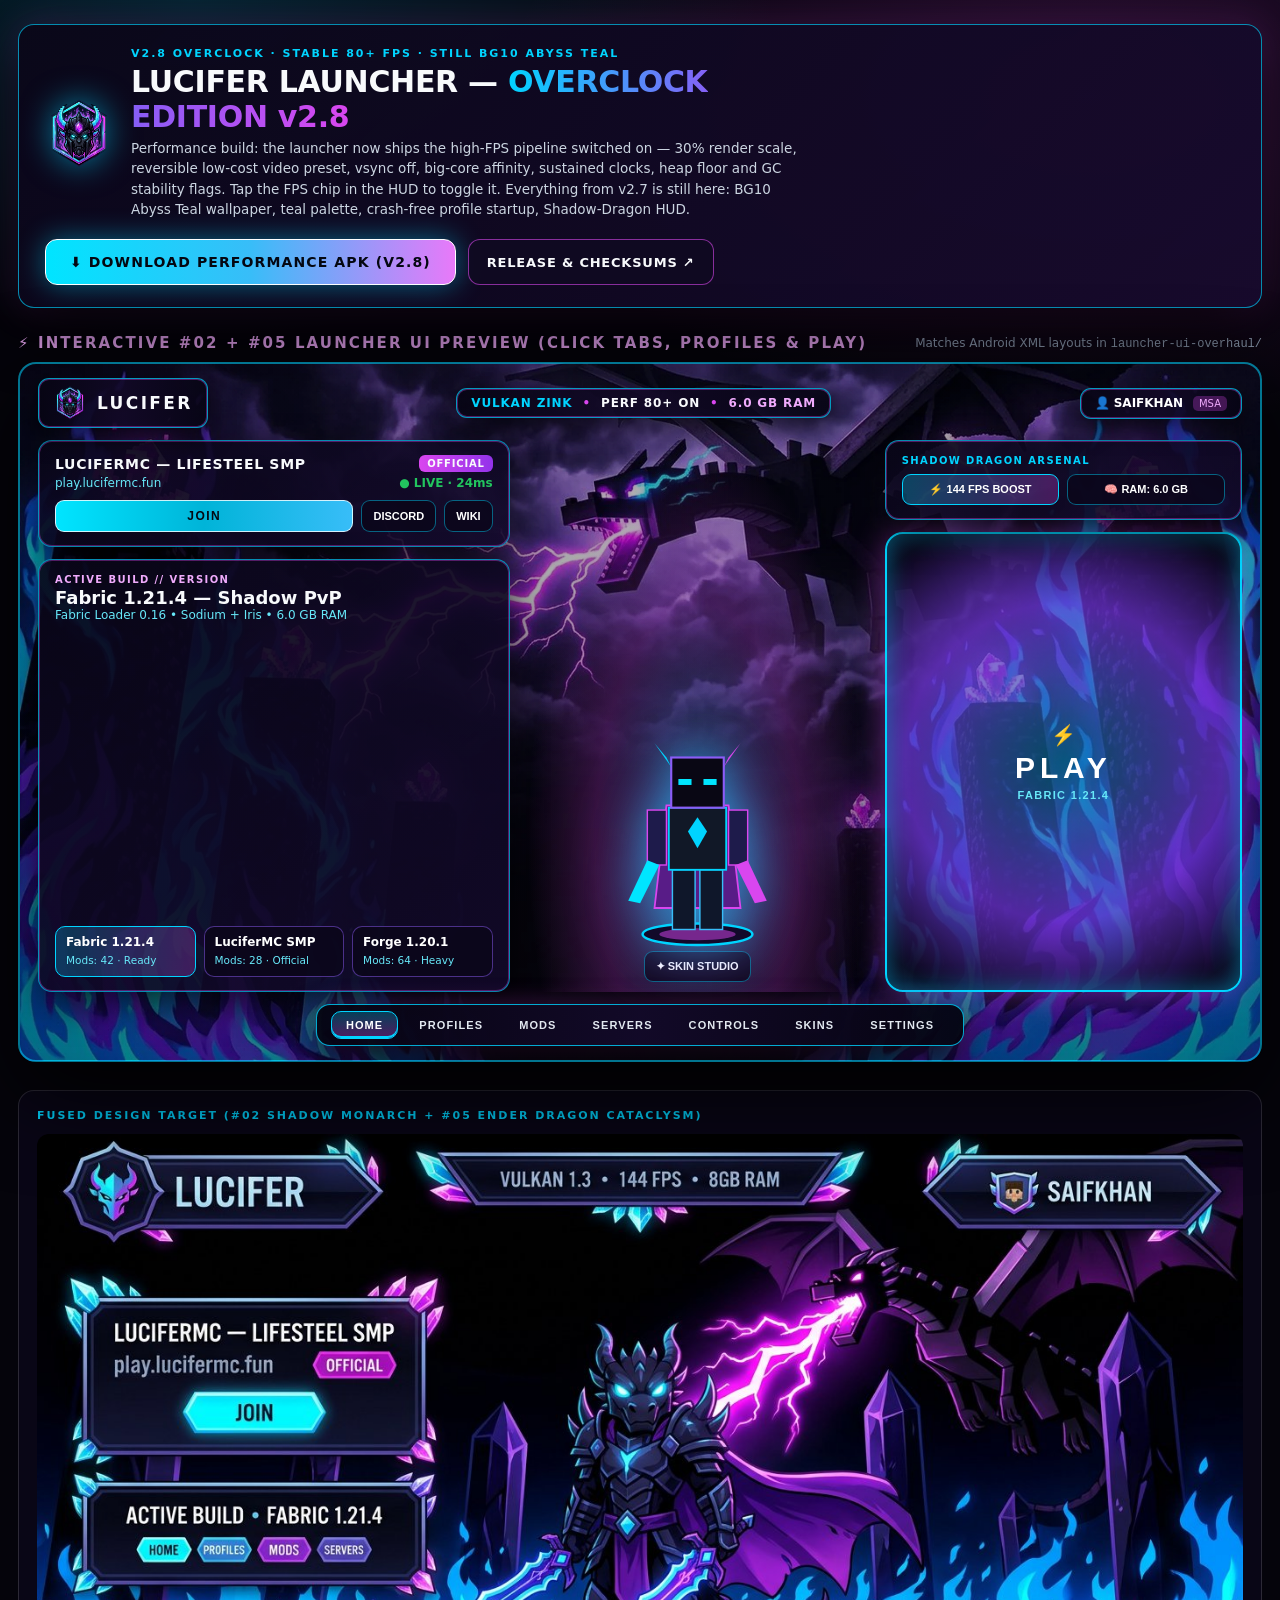
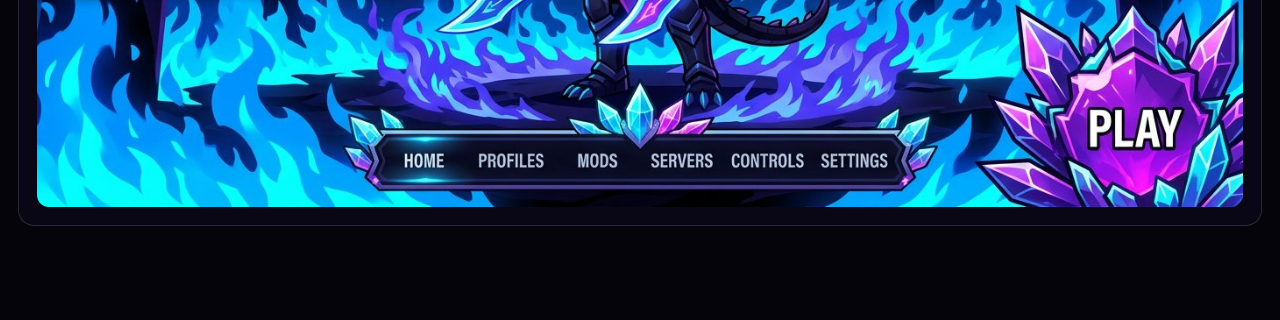
==== commit 2c3f86b6: "docs(hub): point the APK hub at the v2.8 overclock build Co-authored-by: arena-agent <297053741+aren" ====
--- a/mockups/index.html
+++ b/mockups/index.html
@@ -3,7 +3,7 @@
 <head>
   <meta charset="UTF-8" />
   <meta name="viewport" content="width=device-width, initial-scale=1.0" />
-  <title>LUCIFER LAUNCHER — Shadow Dragon Cataclysm (#02 + #05) · Live UI &amp; APK Download</title>
+  <title>LUCIFER LAUNCHER v2.8 Overclock · Stable 80+ FPS APK</title>
   <style>
     :root {
       --void: #05040b;
@@ -437,19 +437,20 @@
       <div class="dl-left">
         <img src="shadow-dragon-emblem.png" alt="Lucifer Shadow Dragon Emblem" />
         <div>
-          <div class="kicker">v2.6 FIXED BUILD · MIXED #02 SHADOW MONARCH + #05 ENDER DRAGON CATACLYSM</div>
-          <h1 class="dl-title">LUCIFER LAUNCHER — <span>SHADOW DRAGON EDITION v2.6</span></h1>
+          <div class="kicker">v2.8 OVERCLOCK · STABLE 80+ FPS · STILL BG10 ABYSS TEAL</div>
+          <h1 class="dl-title">LUCIFER LAUNCHER — <span>OVERCLOCK EDITION v2.8</span></h1>
           <p class="dl-sub">
-            Startup profile crash fixed &amp; hardened! Complete Android Launcher UI overhaul built, unit-tested, and compiled into an installable release APK.
-            Includes the 3-module Shadow-Dragon Top HUD, Floating Crystal-Shard Dock, LUCIFERMC Combat Card, and Plasma PLAY Reactor.
+            Performance build: the launcher now ships the high-FPS pipeline switched on — 30% render scale, reversible low-cost video preset,
+            vsync off, big-core affinity, sustained clocks, heap floor and GC stability flags. Tap the FPS chip in the HUD to toggle it.
+            Everything from v2.7 is still here: BG10 Abyss Teal wallpaper, teal palette, crash-free profile startup, Shadow-Dragon HUD.
           </p>
         </div>
       </div>
       <div class="dl-actions">
-        <a class="btn-apk" href="https://github.com/crazymotovlog75-web/LUCIFER-LAUNCHER-/releases/download/shadow-dragon-v2.6/LUCIFER-LAUNCHER-SHADOW-DRAGON-v2.6-FIXED.apk" target="_blank" rel="noopener">
-          ⬇ Download Fixed APK (v2.6)
+        <a class="btn-apk" href="https://github.com/crazymotovlog75-web/LUCIFER-LAUNCHER-/releases/download/overclock-v2.8/LUCIFER-LAUNCHER-OVERCLOCK-v2.8.apk" target="_blank" rel="noopener">
+          ⬇ Download Performance APK (v2.8)
         </a>
-        <a class="btn-secondary" href="https://github.com/crazymotovlog75-web/LUCIFER-LAUNCHER-/releases/tag/shadow-dragon-v2.6" target="_blank" rel="noopener">
+        <a class="btn-secondary" href="https://github.com/crazymotovlog75-web/LUCIFER-LAUNCHER-/releases/tag/overclock-v2.8" target="_blank" rel="noopener">
           Release &amp; Checksums ↗
         </a>
       </div>
@@ -474,7 +475,7 @@
         <div class="hud-plate telemetry">
           <span class="c" id="hudRend">VULKAN ZINK</span>
           <span class="dot-sep">•</span>
-          <span id="hudFps">144 FPS BOOST</span>
+          <span id="hudFps">PERF 80+ ON</span>
           <span class="dot-sep">•</span>
           <span class="m" id="hudRam">6.0 GB RAM</span>
         </div>
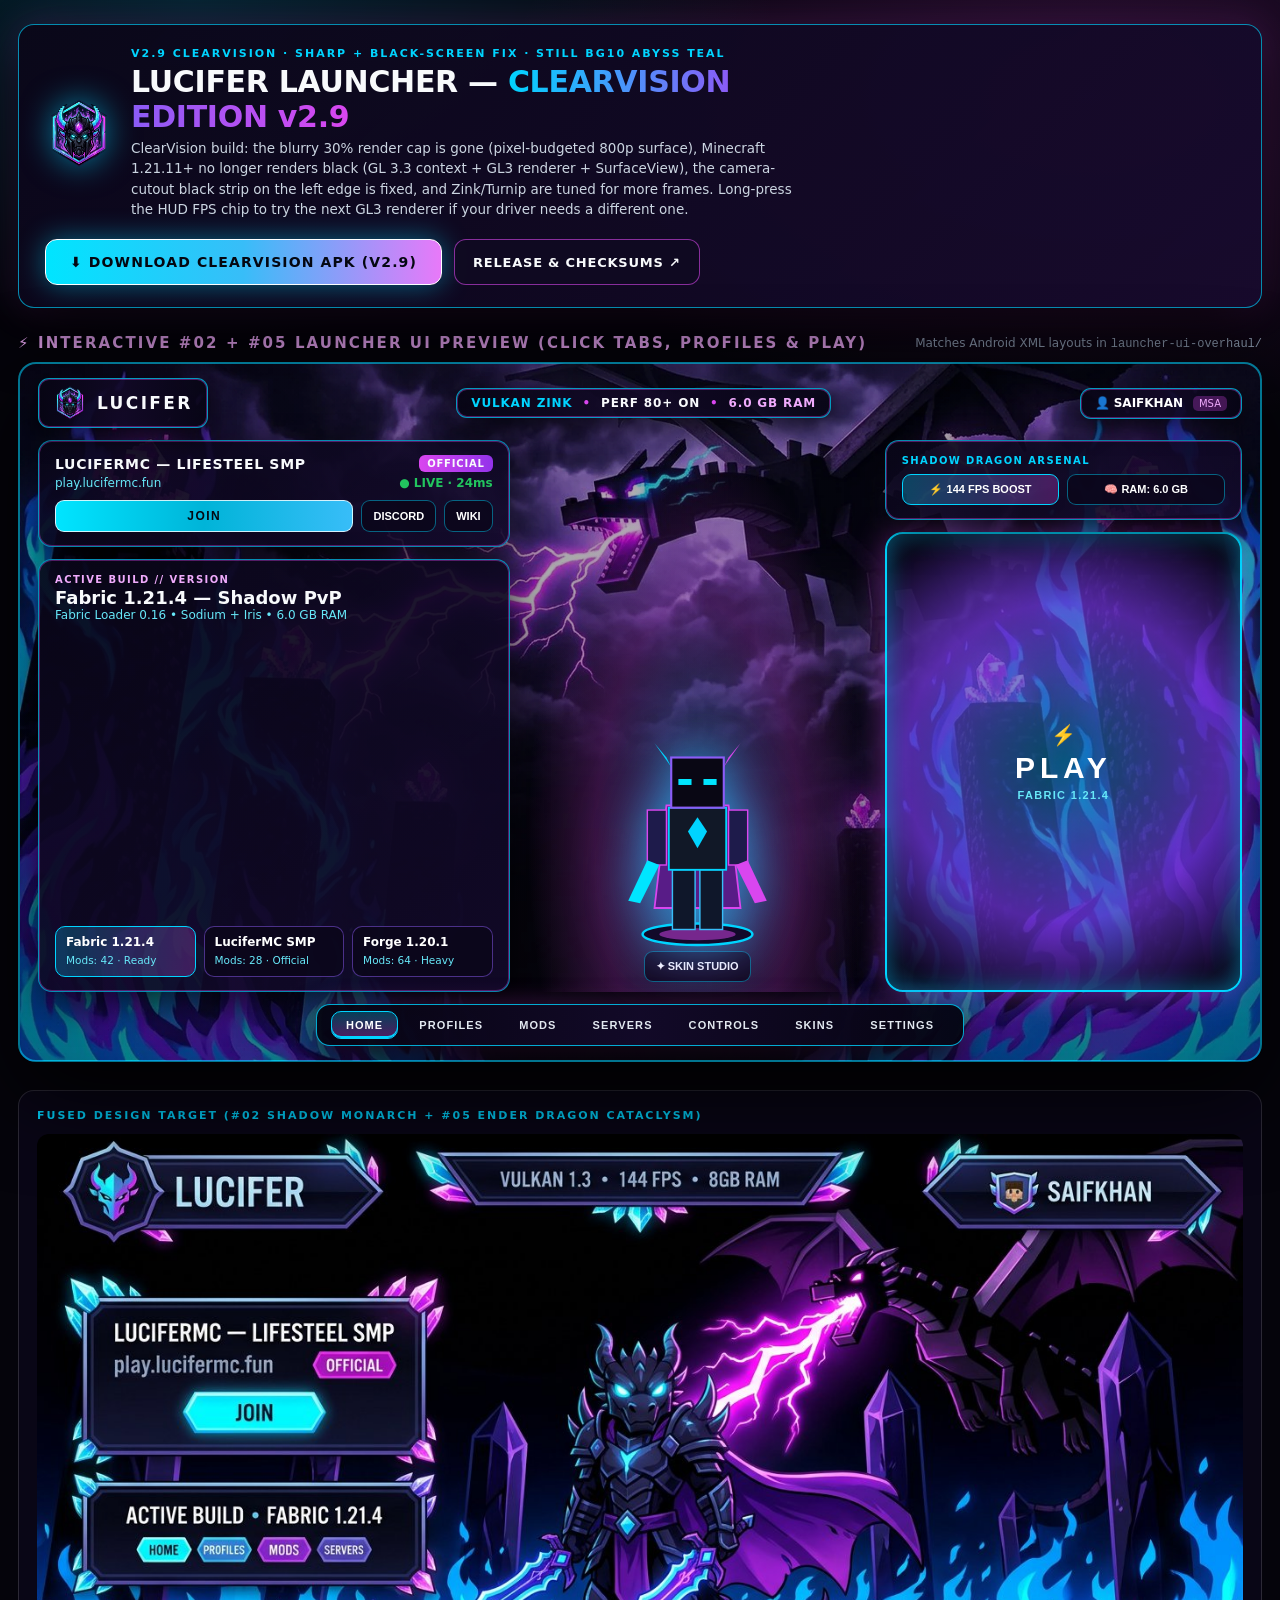
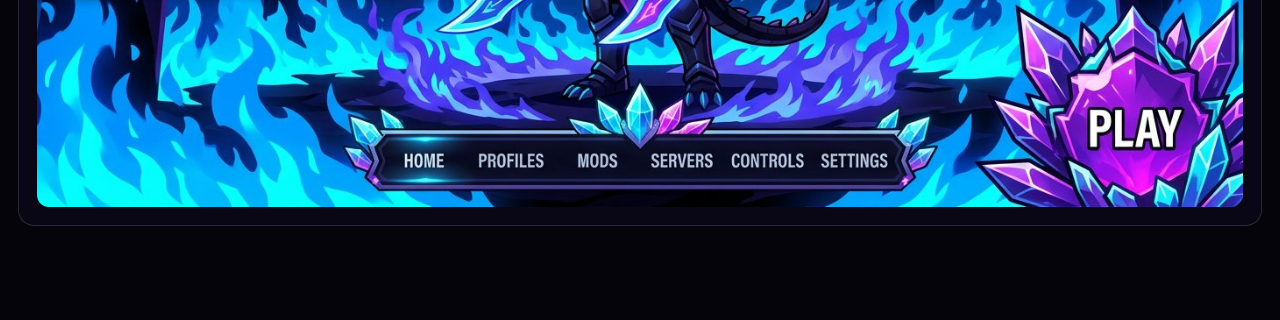
==== commit 6509e2dc: "docs(hub): point the APK hub at the v2.9 clearvision build Co-authored-by: arena-agent <297053741+ar" ====
--- a/mockups/index.html
+++ b/mockups/index.html
@@ -3,7 +3,7 @@
 <head>
   <meta charset="UTF-8" />
   <meta name="viewport" content="width=device-width, initial-scale=1.0" />
-  <title>LUCIFER LAUNCHER v2.8 Overclock · Stable 80+ FPS APK</title>
+  <title>LUCIFER LAUNCHER v2.9 ClearVision · Sharp + Black-Screen Fix APK</title>
   <style>
     :root {
       --void: #05040b;
@@ -437,20 +437,20 @@
       <div class="dl-left">
         <img src="shadow-dragon-emblem.png" alt="Lucifer Shadow Dragon Emblem" />
         <div>
-          <div class="kicker">v2.8 OVERCLOCK · STABLE 80+ FPS · STILL BG10 ABYSS TEAL</div>
-          <h1 class="dl-title">LUCIFER LAUNCHER — <span>OVERCLOCK EDITION v2.8</span></h1>
+          <div class="kicker">v2.9 CLEARVISION · SHARP + BLACK-SCREEN FIX · STILL BG10 ABYSS TEAL</div>
+          <h1 class="dl-title">LUCIFER LAUNCHER — <span>CLEARVISION EDITION v2.9</span></h1>
           <p class="dl-sub">
-            Performance build: the launcher now ships the high-FPS pipeline switched on — 30% render scale, reversible low-cost video preset,
-            vsync off, big-core affinity, sustained clocks, heap floor and GC stability flags. Tap the FPS chip in the HUD to toggle it.
-            Everything from v2.7 is still here: BG10 Abyss Teal wallpaper, teal palette, crash-free profile startup, Shadow-Dragon HUD.
+            ClearVision build: the blurry 30% render cap is gone (pixel-budgeted 800p surface), Minecraft 1.21.11+ no longer renders black
+            (GL 3.3 context + GL3 renderer + SurfaceView), the camera-cutout black strip on the left edge is fixed, and Zink/Turnip are tuned for
+            more frames. Long-press the HUD FPS chip to try the next GL3 renderer if your driver needs a different one.
           </p>
         </div>
       </div>
       <div class="dl-actions">
-        <a class="btn-apk" href="https://github.com/crazymotovlog75-web/LUCIFER-LAUNCHER-/releases/download/overclock-v2.8/LUCIFER-LAUNCHER-OVERCLOCK-v2.8.apk" target="_blank" rel="noopener">
-          ⬇ Download Performance APK (v2.8)
+        <a class="btn-apk" href="https://github.com/crazymotovlog75-web/LUCIFER-LAUNCHER-/releases/download/clearvision-v2.9/LUCIFER-LAUNCHER-CLEARVISION-v2.9.apk" target="_blank" rel="noopener">
+          ⬇ Download ClearVision APK (v2.9)
         </a>
-        <a class="btn-secondary" href="https://github.com/crazymotovlog75-web/LUCIFER-LAUNCHER-/releases/tag/overclock-v2.8" target="_blank" rel="noopener">
+        <a class="btn-secondary" href="https://github.com/crazymotovlog75-web/LUCIFER-LAUNCHER-/releases/tag/clearvision-v2.9" target="_blank" rel="noopener">
           Release &amp; Checksums ↗
         </a>
       </div>
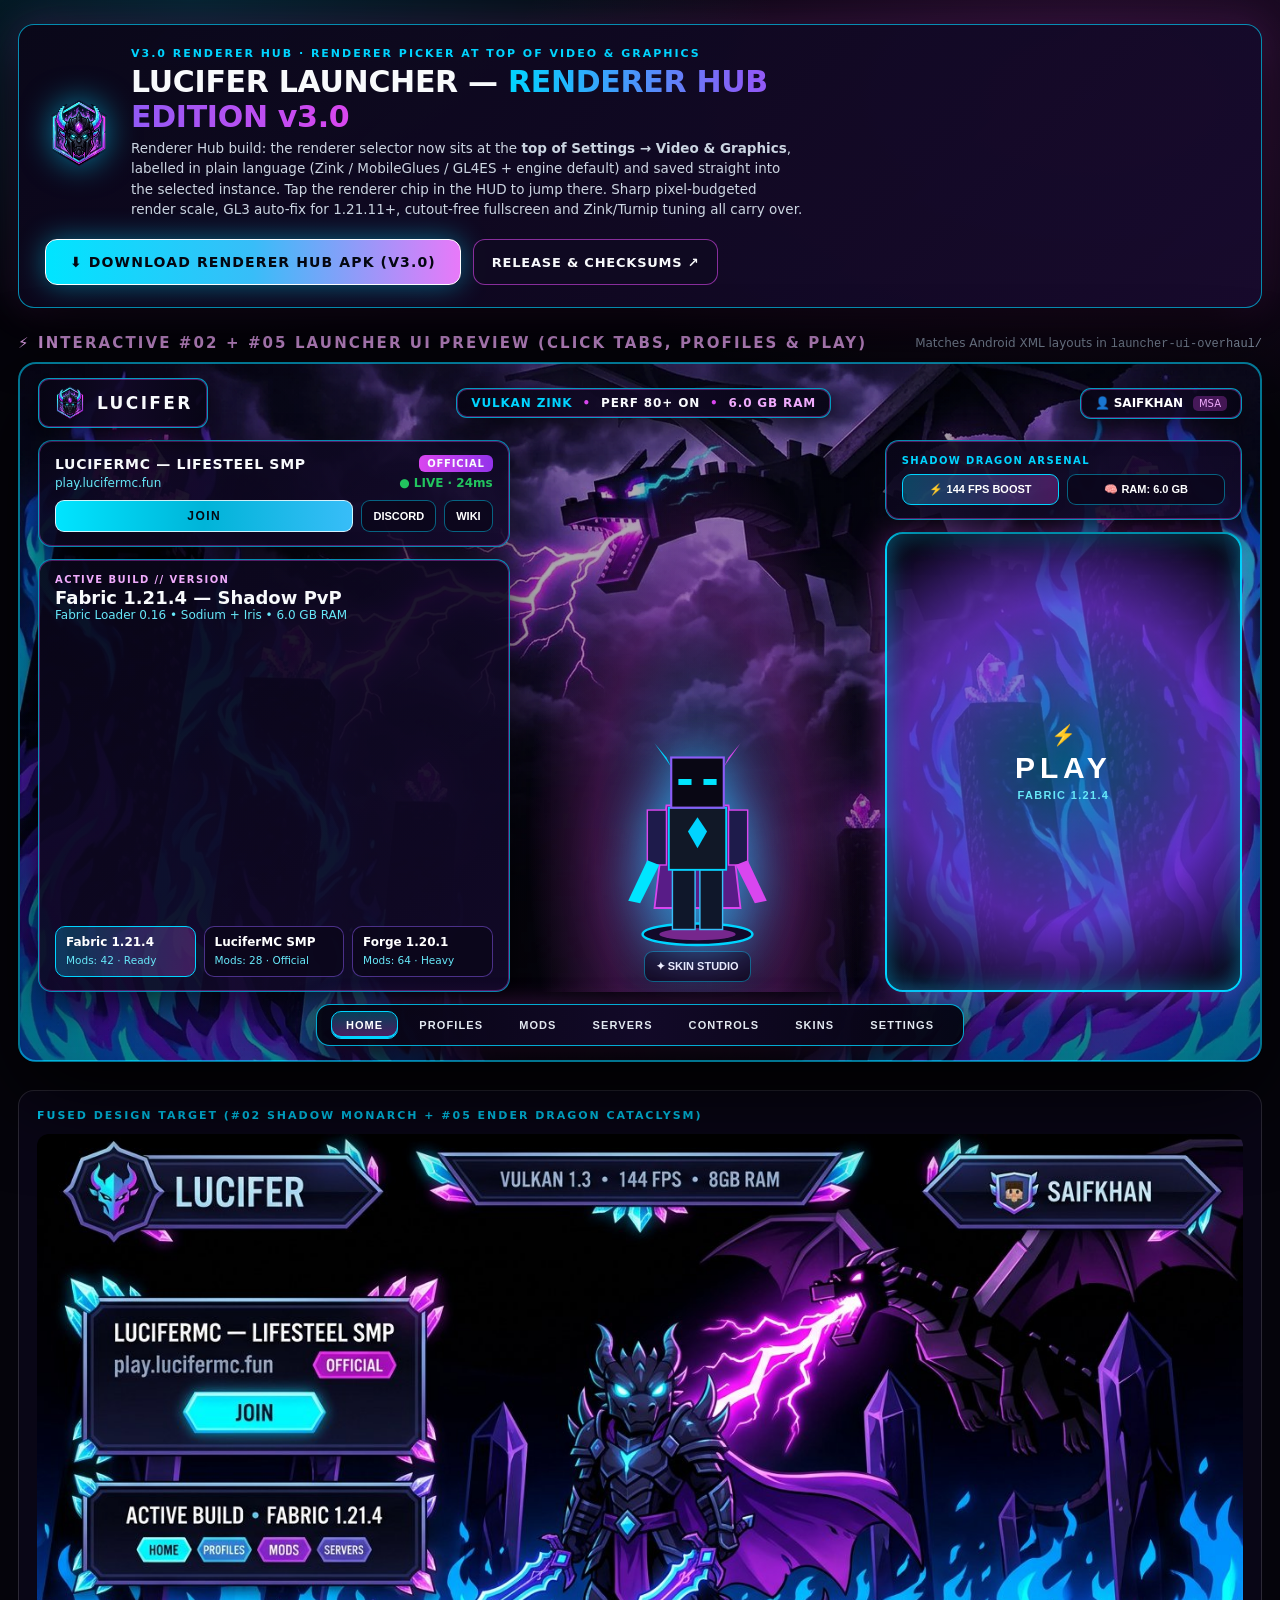
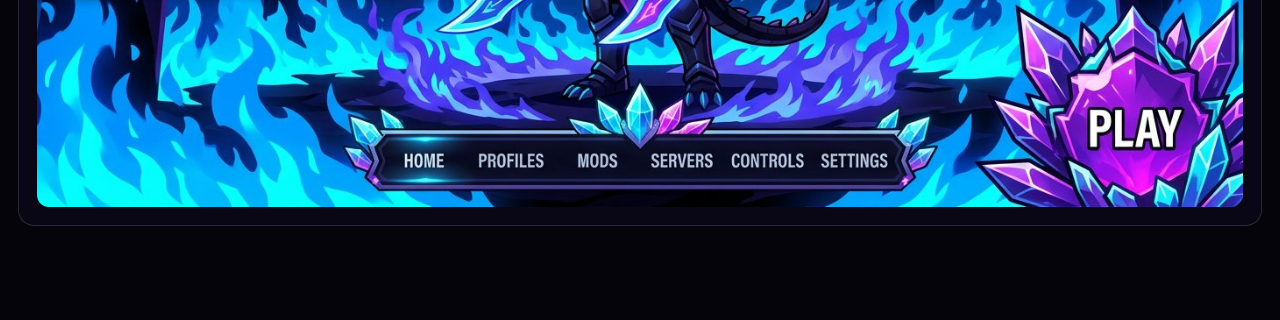
==== commit d1b63646: "docs(hub): point the APK hub at the v3.0 renderer hub build Co-authored-by: arena-agent <297053741+a" ====
--- a/mockups/index.html
+++ b/mockups/index.html
@@ -3,7 +3,7 @@
 <head>
   <meta charset="UTF-8" />
   <meta name="viewport" content="width=device-width, initial-scale=1.0" />
-  <title>LUCIFER LAUNCHER v2.9 ClearVision · Sharp + Black-Screen Fix APK</title>
+  <title>LUCIFER LAUNCHER v3.0 Renderer Hub · Renderer Picker in Video &amp; Graphics</title>
   <style>
     :root {
       --void: #05040b;
@@ -437,20 +437,20 @@
       <div class="dl-left">
         <img src="shadow-dragon-emblem.png" alt="Lucifer Shadow Dragon Emblem" />
         <div>
-          <div class="kicker">v2.9 CLEARVISION · SHARP + BLACK-SCREEN FIX · STILL BG10 ABYSS TEAL</div>
-          <h1 class="dl-title">LUCIFER LAUNCHER — <span>CLEARVISION EDITION v2.9</span></h1>
+          <div class="kicker">v3.0 RENDERER HUB · RENDERER PICKER AT TOP OF VIDEO & GRAPHICS</div>
+          <h1 class="dl-title">LUCIFER LAUNCHER — <span>RENDERER HUB EDITION v3.0</span></h1>
           <p class="dl-sub">
-            ClearVision build: the blurry 30% render cap is gone (pixel-budgeted 800p surface), Minecraft 1.21.11+ no longer renders black
-            (GL 3.3 context + GL3 renderer + SurfaceView), the camera-cutout black strip on the left edge is fixed, and Zink/Turnip are tuned for
-            more frames. Long-press the HUD FPS chip to try the next GL3 renderer if your driver needs a different one.
+            Renderer Hub build: the renderer selector now sits at the <b>top of Settings &rarr; Video &amp; Graphics</b>, labelled in plain language
+            (Zink / MobileGlues / GL4ES + engine default) and saved straight into the selected instance. Tap the renderer chip in the HUD to jump
+            there. Sharp pixel-budgeted render scale, GL3 auto-fix for 1.21.11+, cutout-free fullscreen and Zink/Turnip tuning all carry over.
           </p>
         </div>
       </div>
       <div class="dl-actions">
-        <a class="btn-apk" href="https://github.com/crazymotovlog75-web/LUCIFER-LAUNCHER-/releases/download/clearvision-v2.9/LUCIFER-LAUNCHER-CLEARVISION-v2.9.apk" target="_blank" rel="noopener">
-          ⬇ Download ClearVision APK (v2.9)
+        <a class="btn-apk" href="https://github.com/crazymotovlog75-web/LUCIFER-LAUNCHER-/releases/download/renderer-hub-v3.0/LUCIFER-LAUNCHER-RENDERERHUB-v3.0.apk" target="_blank" rel="noopener">
+          ⬇ Download Renderer Hub APK (v3.0)
         </a>
-        <a class="btn-secondary" href="https://github.com/crazymotovlog75-web/LUCIFER-LAUNCHER-/releases/tag/clearvision-v2.9" target="_blank" rel="noopener">
+        <a class="btn-secondary" href="https://github.com/crazymotovlog75-web/LUCIFER-LAUNCHER-/releases/tag/renderer-hub-v3.0" target="_blank" rel="noopener">
           Release &amp; Checksums ↗
         </a>
       </div>
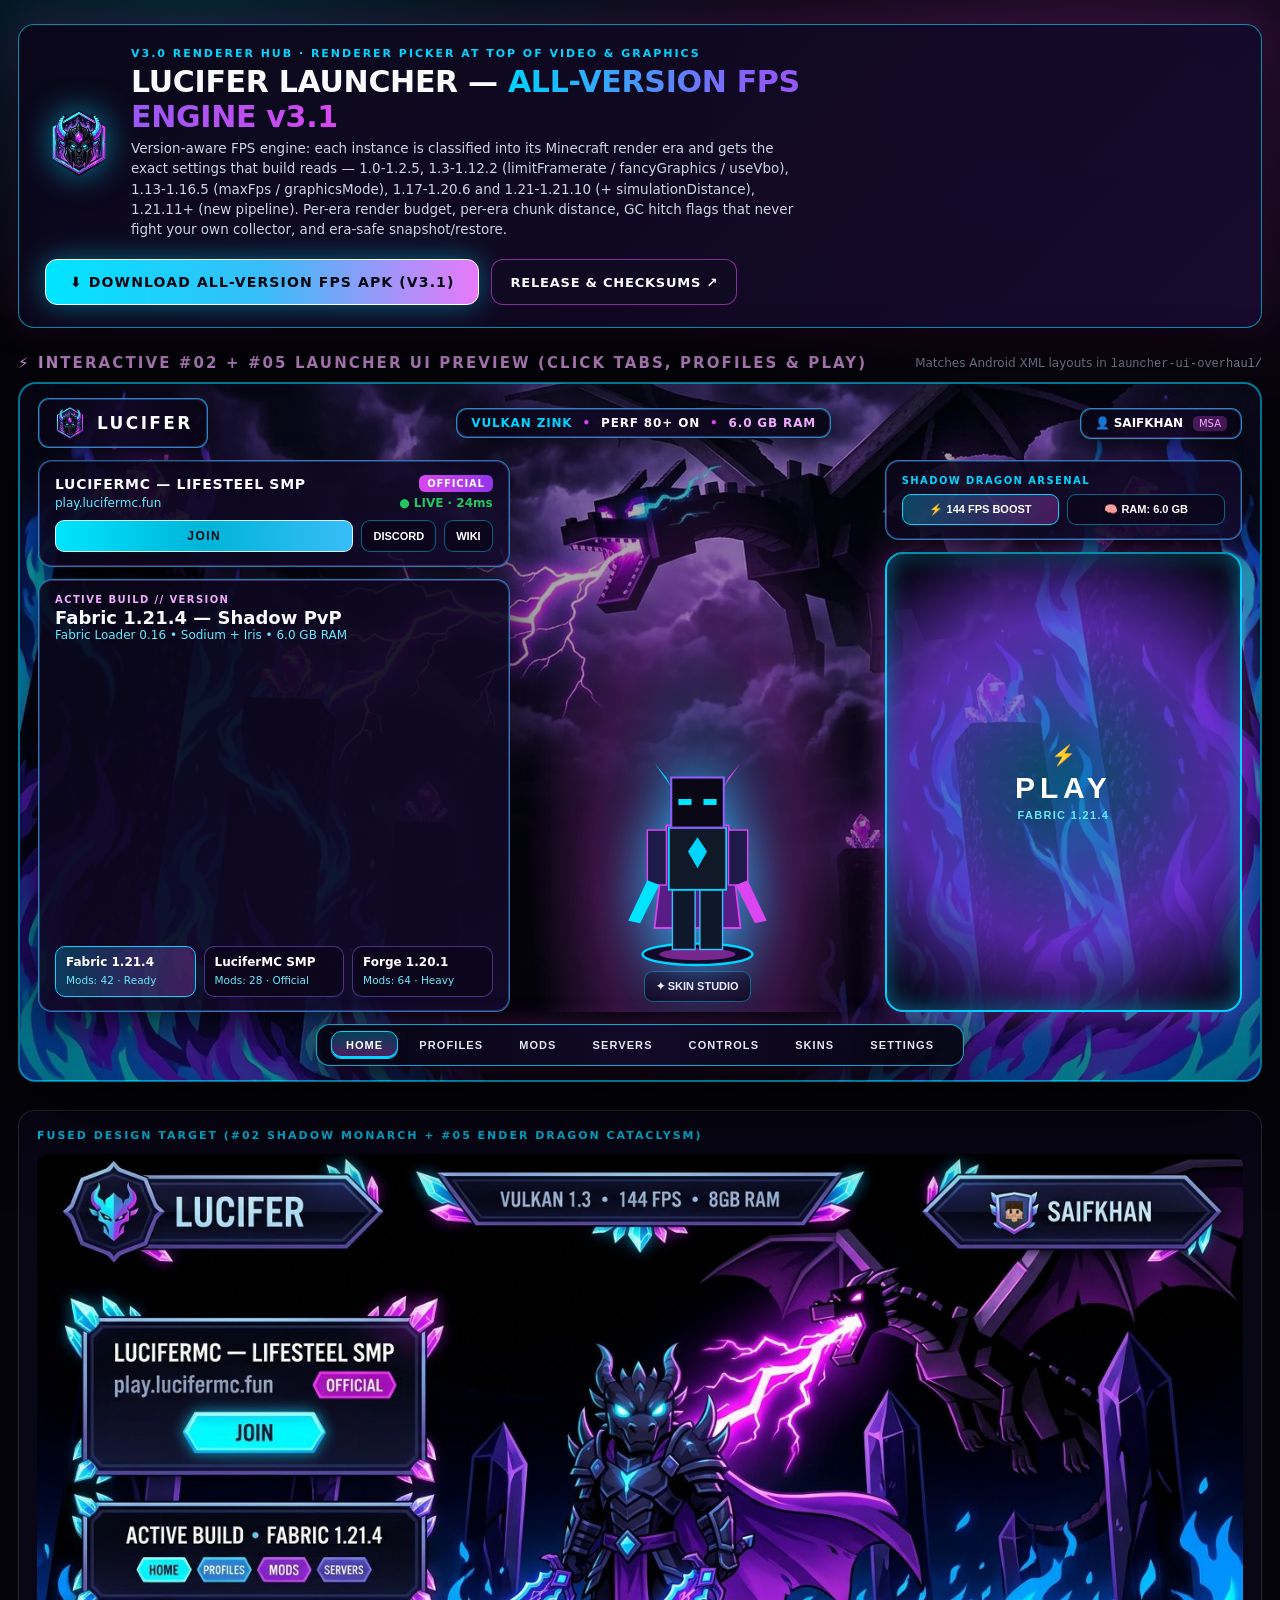
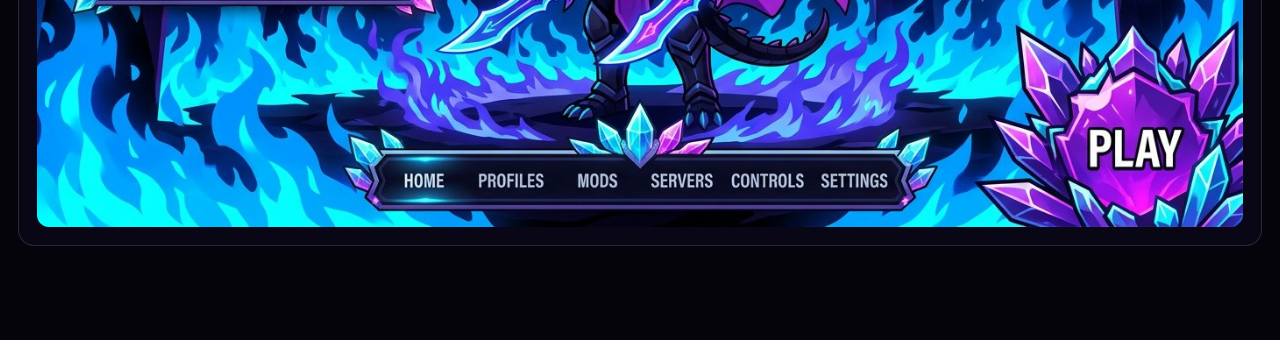
==== commit e00e8acf: "docs(hub): point the APK hub at the v3.1 all-version FPS build Co-authored-by: arena-agent <29705374" ====
--- a/mockups/index.html
+++ b/mockups/index.html
@@ -3,7 +3,7 @@
 <head>
   <meta charset="UTF-8" />
   <meta name="viewport" content="width=device-width, initial-scale=1.0" />
-  <title>LUCIFER LAUNCHER v3.0 Renderer Hub · Renderer Picker in Video &amp; Graphics</title>
+  <title>LUCIFER LAUNCHER v3.1 · All-Version FPS Engine (1.0 → 1.21.11+)</title>
   <style>
     :root {
       --void: #05040b;
@@ -438,19 +438,20 @@
         <img src="shadow-dragon-emblem.png" alt="Lucifer Shadow Dragon Emblem" />
         <div>
           <div class="kicker">v3.0 RENDERER HUB · RENDERER PICKER AT TOP OF VIDEO & GRAPHICS</div>
-          <h1 class="dl-title">LUCIFER LAUNCHER — <span>RENDERER HUB EDITION v3.0</span></h1>
+          <h1 class="dl-title">LUCIFER LAUNCHER — <span>ALL-VERSION FPS ENGINE v3.1</span></h1>
           <p class="dl-sub">
-            Renderer Hub build: the renderer selector now sits at the <b>top of Settings &rarr; Video &amp; Graphics</b>, labelled in plain language
-            (Zink / MobileGlues / GL4ES + engine default) and saved straight into the selected instance. Tap the renderer chip in the HUD to jump
-            there. Sharp pixel-budgeted render scale, GL3 auto-fix for 1.21.11+, cutout-free fullscreen and Zink/Turnip tuning all carry over.
+            Version-aware FPS engine: each instance is classified into its Minecraft render era and gets the exact settings that build reads —
+            1.0-1.2.5, 1.3-1.12.2 (limitFramerate / fancyGraphics / useVbo), 1.13-1.16.5 (maxFps / graphicsMode), 1.17-1.20.6 and 1.21-1.21.10
+            (+ simulationDistance), 1.21.11+ (new pipeline). Per-era render budget, per-era chunk distance, GC hitch flags that never fight your
+            own collector, and era-safe snapshot/restore.
           </p>
         </div>
       </div>
       <div class="dl-actions">
-        <a class="btn-apk" href="https://github.com/crazymotovlog75-web/LUCIFER-LAUNCHER-/releases/download/renderer-hub-v3.0/LUCIFER-LAUNCHER-RENDERERHUB-v3.0.apk" target="_blank" rel="noopener">
-          ⬇ Download Renderer Hub APK (v3.0)
+        <a class="btn-apk" href="https://github.com/crazymotovlog75-web/LUCIFER-LAUNCHER-/releases/download/allversion-fps-v3.1/LUCIFER-LAUNCHER-ALLVERSE-v3.1.apk" target="_blank" rel="noopener">
+          ⬇ Download All-Version FPS APK (v3.1)
         </a>
-        <a class="btn-secondary" href="https://github.com/crazymotovlog75-web/LUCIFER-LAUNCHER-/releases/tag/renderer-hub-v3.0" target="_blank" rel="noopener">
+        <a class="btn-secondary" href="https://github.com/crazymotovlog75-web/LUCIFER-LAUNCHER-/releases/tag/allversion-fps-v3.1" target="_blank" rel="noopener">
           Release &amp; Checksums ↗
         </a>
       </div>
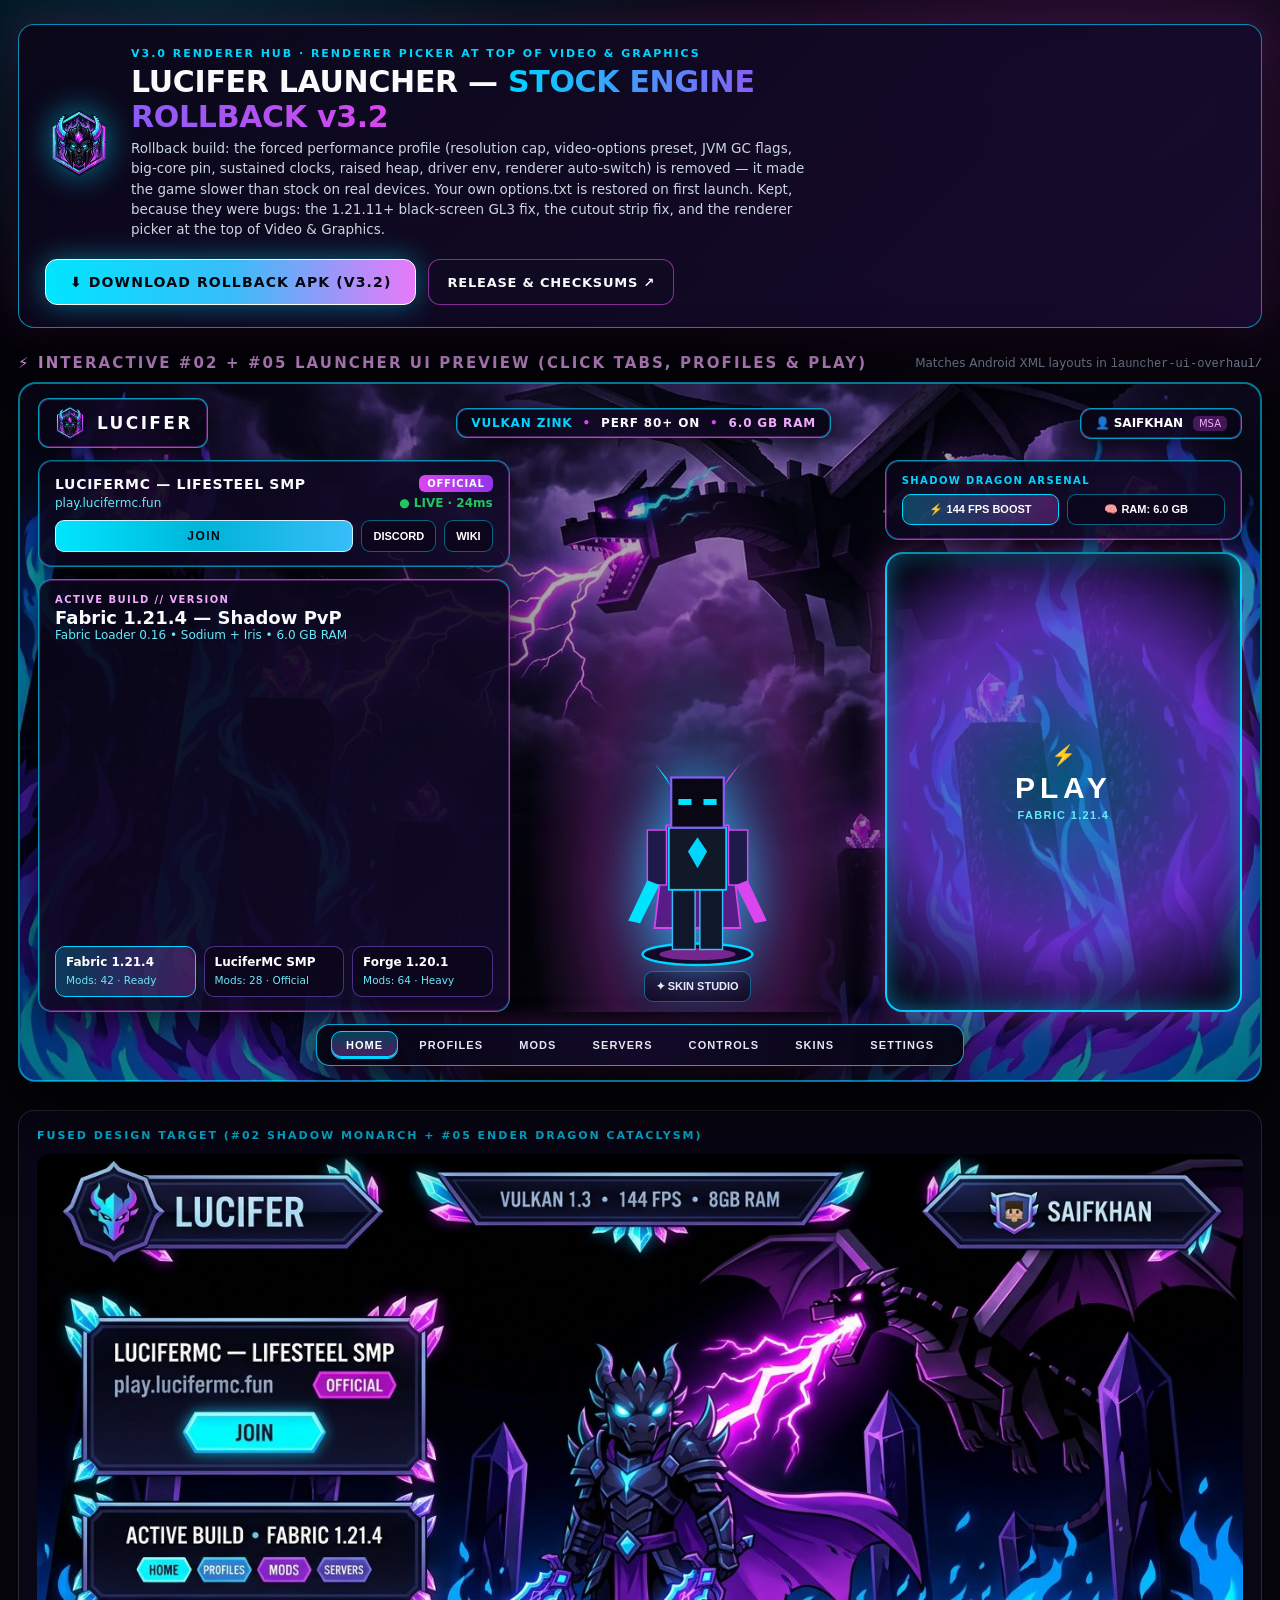
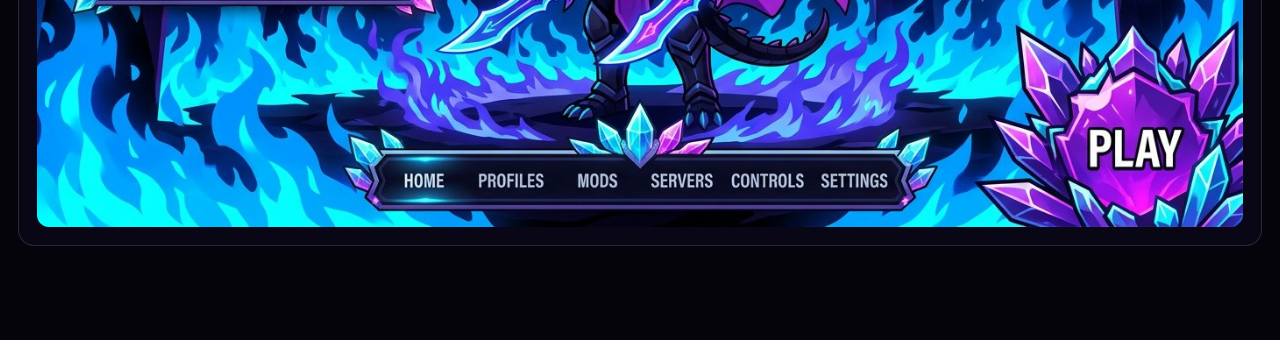
==== commit 328d6b09: "docs(hub): point the APK hub at the v3.2 rollback build Co-authored-by: arena-agent <297053741+arena" ====
--- a/mockups/index.html
+++ b/mockups/index.html
@@ -3,7 +3,7 @@
 <head>
   <meta charset="UTF-8" />
   <meta name="viewport" content="width=device-width, initial-scale=1.0" />
-  <title>LUCIFER LAUNCHER v3.1 · All-Version FPS Engine (1.0 → 1.21.11+)</title>
+  <title>LUCIFER LAUNCHER v3.2 · Performance Rollback (Engine Defaults)</title>
   <style>
     :root {
       --void: #05040b;
@@ -438,20 +438,20 @@
         <img src="shadow-dragon-emblem.png" alt="Lucifer Shadow Dragon Emblem" />
         <div>
           <div class="kicker">v3.0 RENDERER HUB · RENDERER PICKER AT TOP OF VIDEO & GRAPHICS</div>
-          <h1 class="dl-title">LUCIFER LAUNCHER — <span>ALL-VERSION FPS ENGINE v3.1</span></h1>
+          <h1 class="dl-title">LUCIFER LAUNCHER — <span>STOCK ENGINE ROLLBACK v3.2</span></h1>
           <p class="dl-sub">
-            Version-aware FPS engine: each instance is classified into its Minecraft render era and gets the exact settings that build reads —
-            1.0-1.2.5, 1.3-1.12.2 (limitFramerate / fancyGraphics / useVbo), 1.13-1.16.5 (maxFps / graphicsMode), 1.17-1.20.6 and 1.21-1.21.10
-            (+ simulationDistance), 1.21.11+ (new pipeline). Per-era render budget, per-era chunk distance, GC hitch flags that never fight your
-            own collector, and era-safe snapshot/restore.
+            Rollback build: the forced performance profile (resolution cap, video-options preset, JVM GC flags, big-core pin, sustained clocks,
+            raised heap, driver env, renderer auto-switch) is removed — it made the game slower than stock on real devices. Your own options.txt
+            is restored on first launch. Kept, because they were bugs: the 1.21.11+ black-screen GL3 fix, the cutout strip fix, and the renderer
+            picker at the top of Video &amp; Graphics.
           </p>
         </div>
       </div>
       <div class="dl-actions">
-        <a class="btn-apk" href="https://github.com/crazymotovlog75-web/LUCIFER-LAUNCHER-/releases/download/allversion-fps-v3.1/LUCIFER-LAUNCHER-ALLVERSE-v3.1.apk" target="_blank" rel="noopener">
-          ⬇ Download All-Version FPS APK (v3.1)
+        <a class="btn-apk" href="https://github.com/crazymotovlog75-web/LUCIFER-LAUNCHER-/releases/download/rollback-stock-v3.2/LUCIFER-LAUNCHER-STOCK-v3.2.apk" target="_blank" rel="noopener">
+          ⬇ Download Rollback APK (v3.2)
         </a>
-        <a class="btn-secondary" href="https://github.com/crazymotovlog75-web/LUCIFER-LAUNCHER-/releases/tag/allversion-fps-v3.1" target="_blank" rel="noopener">
+        <a class="btn-secondary" href="https://github.com/crazymotovlog75-web/LUCIFER-LAUNCHER-/releases/tag/rollback-stock-v3.2" target="_blank" rel="noopener">
           Release &amp; Checksums ↗
         </a>
       </div>
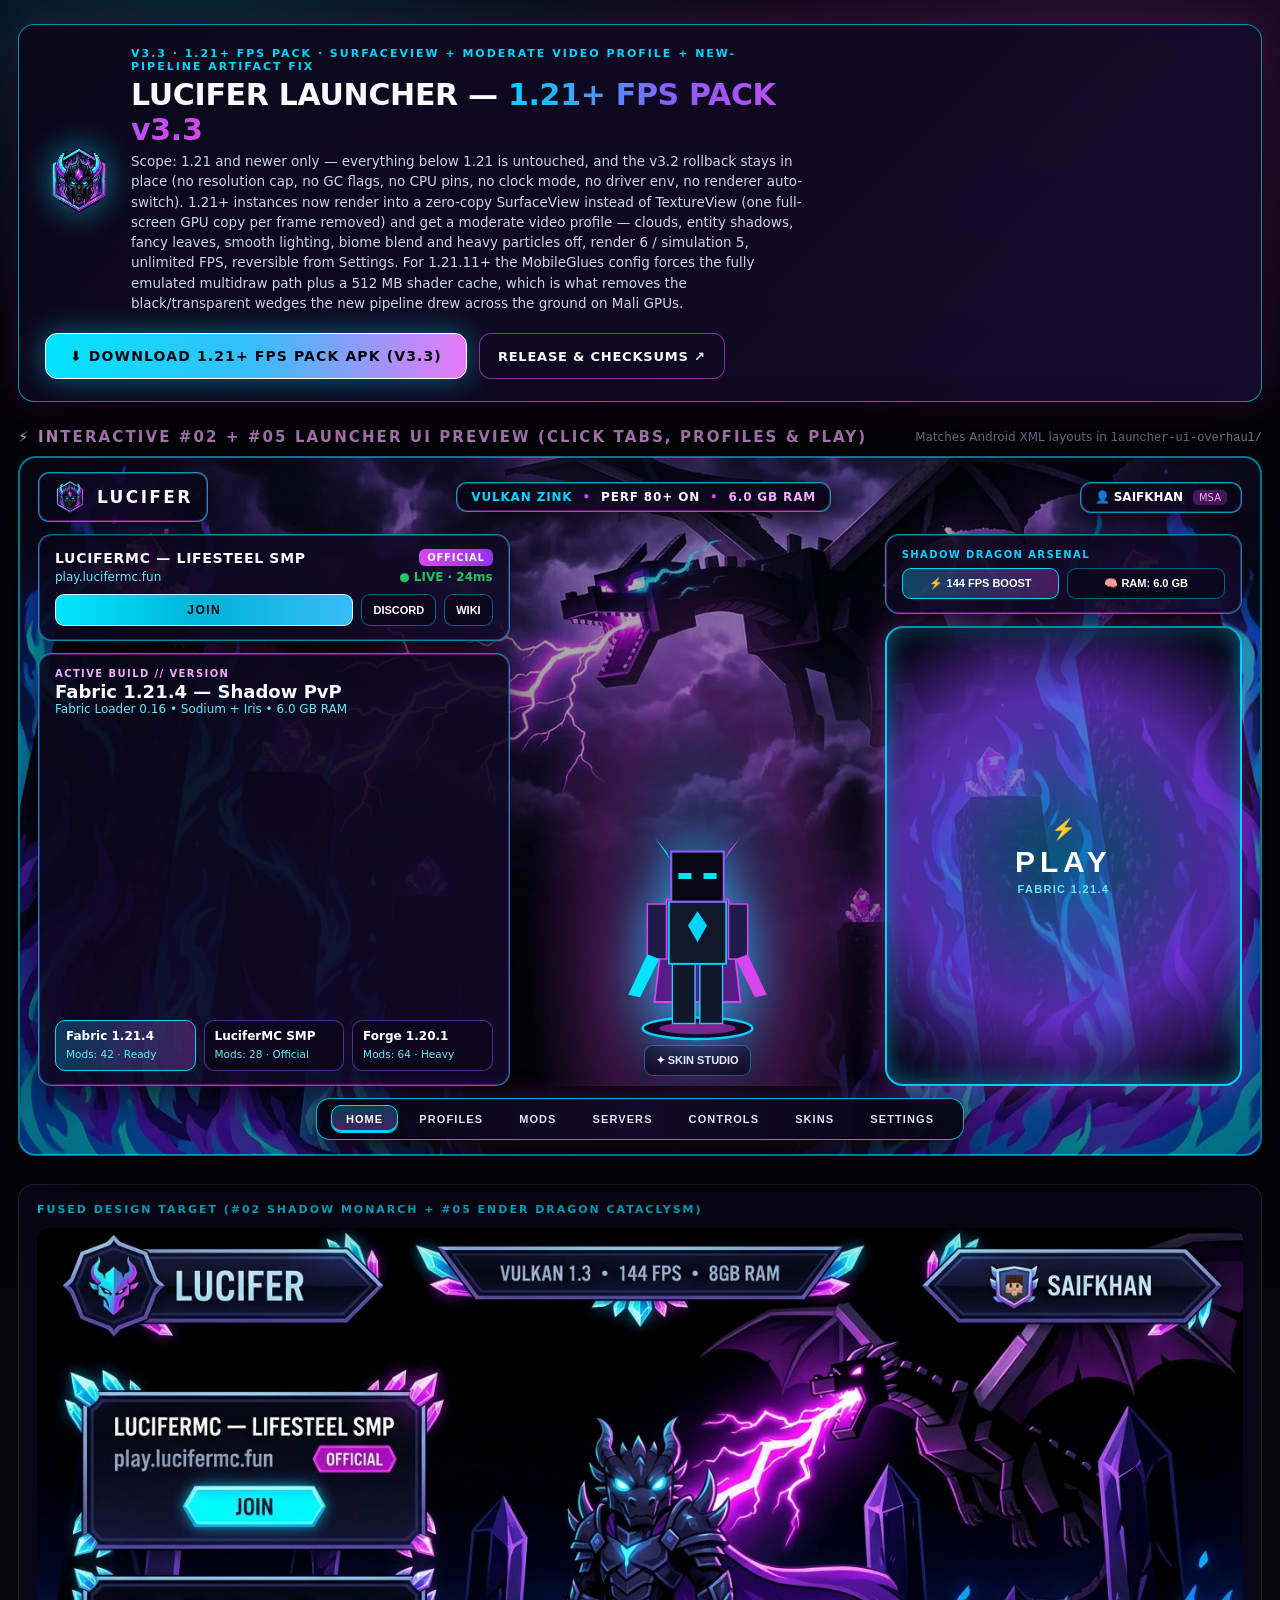
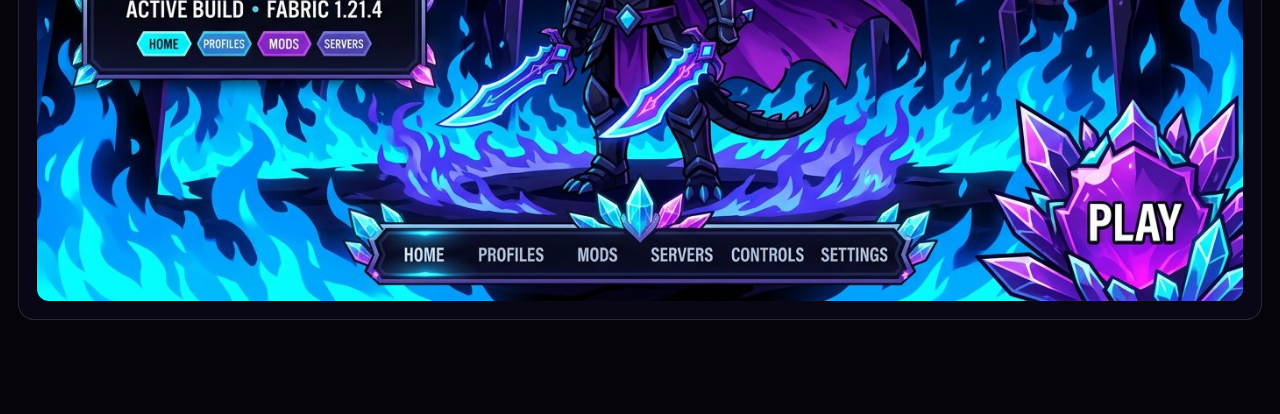
==== commit 294c6310: "docs(hub): point the APK hub at the v3.3 1.21+ FPS pack Co-authored-by: arena-agent <297053741+arena" ====
--- a/mockups/index.html
+++ b/mockups/index.html
@@ -3,7 +3,7 @@
 <head>
   <meta charset="UTF-8" />
   <meta name="viewport" content="width=device-width, initial-scale=1.0" />
-  <title>LUCIFER LAUNCHER v3.2 · Performance Rollback (Engine Defaults)</title>
+  <title>LUCIFER LAUNCHER v3.3 · 1.21+ FPS Pack</title>
   <style>
     :root {
       --void: #05040b;
@@ -437,21 +437,23 @@
       <div class="dl-left">
         <img src="shadow-dragon-emblem.png" alt="Lucifer Shadow Dragon Emblem" />
         <div>
-          <div class="kicker">v3.0 RENDERER HUB · RENDERER PICKER AT TOP OF VIDEO & GRAPHICS</div>
-          <h1 class="dl-title">LUCIFER LAUNCHER — <span>STOCK ENGINE ROLLBACK v3.2</span></h1>
+          <div class="kicker">v3.3 · 1.21+ FPS PACK · SURFACEVIEW + MODERATE VIDEO PROFILE + NEW-PIPELINE ARTIFACT FIX</div>
+          <h1 class="dl-title">LUCIFER LAUNCHER — <span>1.21+ FPS PACK v3.3</span></h1>
           <p class="dl-sub">
-            Rollback build: the forced performance profile (resolution cap, video-options preset, JVM GC flags, big-core pin, sustained clocks,
-            raised heap, driver env, renderer auto-switch) is removed — it made the game slower than stock on real devices. Your own options.txt
-            is restored on first launch. Kept, because they were bugs: the 1.21.11+ black-screen GL3 fix, the cutout strip fix, and the renderer
-            picker at the top of Video &amp; Graphics.
+            Scope: 1.21 and newer only — everything below 1.21 is untouched, and the v3.2 rollback stays in place (no resolution cap, no GC flags,
+            no CPU pins, no clock mode, no driver env, no renderer auto-switch). 1.21+ instances now render into a zero-copy SurfaceView instead of
+            TextureView (one full-screen GPU copy per frame removed) and get a moderate video profile — clouds, entity shadows, fancy leaves,
+            smooth lighting, biome blend and heavy particles off, render 6 / simulation 5, unlimited FPS, reversible from Settings. For 1.21.11+
+            the MobileGlues config forces the fully emulated multidraw path plus a 512 MB shader cache, which is what removes the black/transparent
+            wedges the new pipeline drew across the ground on Mali GPUs.
           </p>
         </div>
       </div>
       <div class="dl-actions">
-        <a class="btn-apk" href="https://github.com/crazymotovlog75-web/LUCIFER-LAUNCHER-/releases/download/rollback-stock-v3.2/LUCIFER-LAUNCHER-STOCK-v3.2.apk" target="_blank" rel="noopener">
-          ⬇ Download Rollback APK (v3.2)
+        <a class="btn-apk" href="https://github.com/crazymotovlog75-web/LUCIFER-LAUNCHER-/releases/download/modernfps-v3.3/LUCIFER-LAUNCHER-PACK-v3.3.apk" target="_blank" rel="noopener">
+          ⬇ Download 1.21+ FPS Pack APK (v3.3)
         </a>
-        <a class="btn-secondary" href="https://github.com/crazymotovlog75-web/LUCIFER-LAUNCHER-/releases/tag/rollback-stock-v3.2" target="_blank" rel="noopener">
+        <a class="btn-secondary" href="https://github.com/crazymotovlog75-web/LUCIFER-LAUNCHER-/releases/tag/modernfps-v3.3" target="_blank" rel="noopener">
           Release &amp; Checksums ↗
         </a>
       </div>
